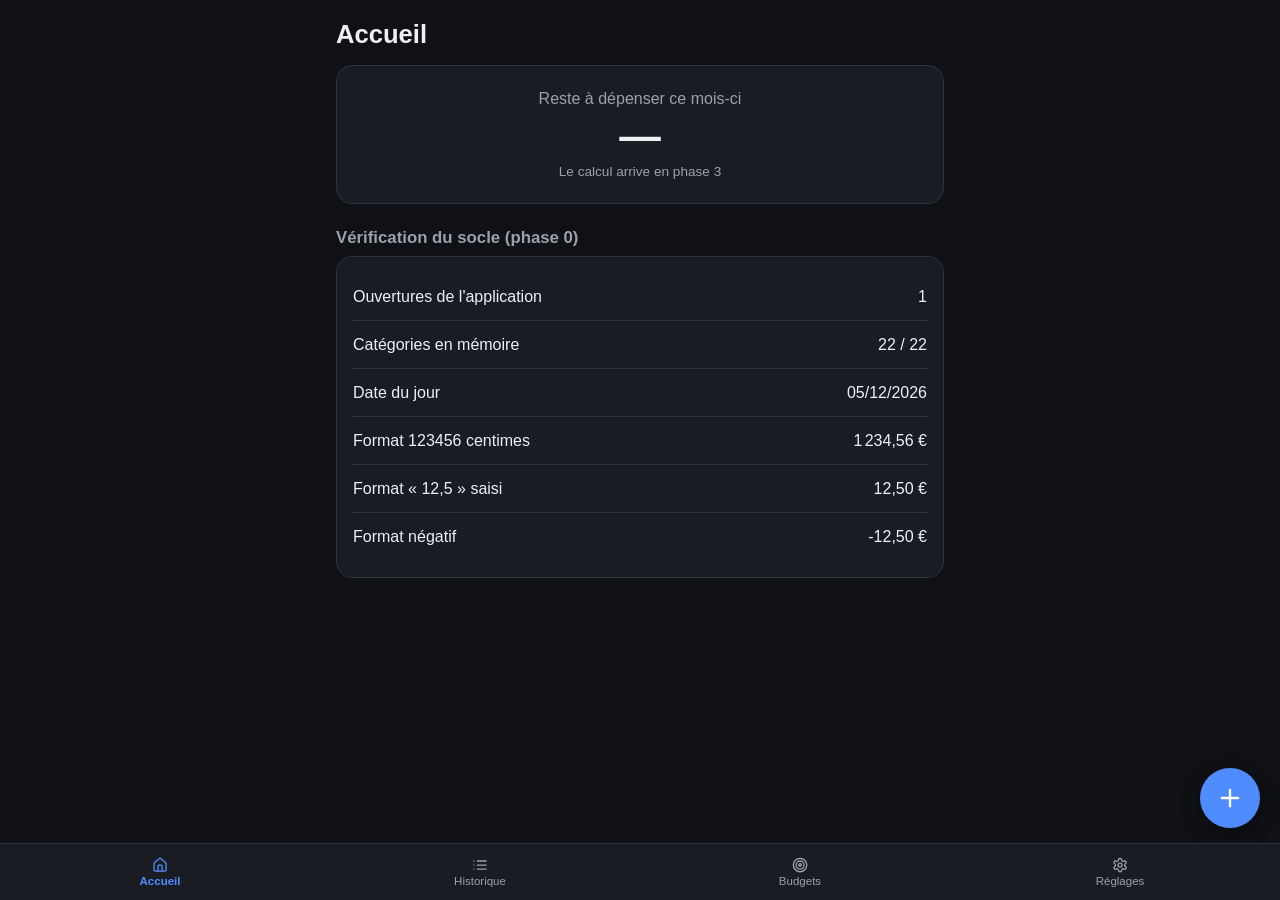
==== index.html @ dcc77360 "Phase 0 : socle de l'application (onglets, thème, stockage, catégories) Co-Authored-By: Claude Opus " ====
<!DOCTYPE html>
<html lang="fr-BE" data-theme="sombre">
<head>
  <meta charset="utf-8">
  <meta name="viewport" content="width=device-width, initial-scale=1, viewport-fit=cover">
  <meta name="theme-color" content="#0f1115">
  <meta name="apple-mobile-web-app-capable" content="yes">
  <meta name="apple-mobile-web-app-status-bar-style" content="black-translucent">
  <meta name="google" content="notranslate">
  <title>Budget</title>
  <link rel="stylesheet" href="css/styles.css">
</head>
<body class="notranslate">
  <!-- Écran courant -->
  <main id="ecran" tabindex="-1"></main>

  <!-- Bouton + (saisie) -->
  <button id="btn-ajout" class="fab" aria-label="Ajouter une opération">
    <i data-lucide="plus"></i>
  </button>

  <!-- Barre d'onglets -->
  <nav class="onglets" aria-label="Navigation principale">
    <button data-onglet="accueil" aria-label="Accueil"><i data-lucide="house"></i><span>Accueil</span></button>
    <button data-onglet="historique" aria-label="Historique"><i data-lucide="list"></i><span>Historique</span></button>
    <button data-onglet="budgets" aria-label="Budgets"><i data-lucide="target"></i><span>Budgets</span></button>
    <button data-onglet="reglages" aria-label="Réglages"><i data-lucide="settings"></i><span>Réglages</span></button>
  </nav>

  <!-- Panneau du bas (saisie, menus) -->
  <div id="voile" class="voile" hidden></div>
  <section id="panneau" class="panneau" role="dialog" aria-modal="true" hidden></section>

  <!-- Messages courts -->
  <div id="toast" class="toast" role="status" aria-live="polite" hidden></div>

  <script src="lucide.min.js"></script>
  <script type="module" src="js/app.js"></script>
</body>
</html>
---- css/styles.css ----
/* ===== Thèmes ===== */
:root, [data-theme="sombre"] {
  --fond: #0f1115;
  --surface: #191c22;
  --surface-2: #232730;
  --bord: #2e333d;
  --texte: #eef0f4;
  --texte-2: #9aa1ad;
  --accent: #4f8cff;
  --vert: #3ecf8e;
  --orange: #f5a524;
  --rouge: #f25f5c;
  color-scheme: dark;
}
[data-theme="clair"] {
  --fond: #f4f5f8;
  --surface: #ffffff;
  --surface-2: #eceef3;
  --bord: #d9dce3;
  --texte: #14161a;
  --texte-2: #5d6470;
  --accent: #2563eb;
  --vert: #138a55;
  --orange: #b46a00;
  --rouge: #c62828;
  color-scheme: light;
}

/* ===== Base ===== */
* { box-sizing: border-box; }
[hidden] { display: none !important; }
html {
  font: -apple-system-body;            /* suit la taille de texte d'iOS */
  font-family: -apple-system, BlinkMacSystemFont, "Segoe UI", Roboto, sans-serif;
  -webkit-text-size-adjust: 100%;
}
body {
  margin: 0;
  background: var(--fond);
  color: var(--texte);
  min-height: 100vh;
  -webkit-tap-highlight-color: transparent;
  -webkit-user-select: none;
  user-select: none;
}
main {
  padding: calc(env(safe-area-inset-top) + 1rem) 1rem
           calc(env(safe-area-inset-bottom) + 6.5rem);
  max-width: 40rem;
  margin: 0 auto;
  outline: none;
}
h1 { font-size: 1.6rem; margin: .25rem 0 1rem; }
h2 { font-size: 1.05rem; margin: 1.5rem 0 .5rem; color: var(--texte-2); font-weight: 600; }
button { font: inherit; color: inherit; }
svg.lucide { width: 1.4em; height: 1.4em; flex-shrink: 0; }

/* ===== Cartes et listes ===== */
.carte {
  background: var(--surface);
  border: 1px solid var(--bord);
  border-radius: 16px;
  padding: 1rem;
  margin-bottom: .75rem;
}
.muet { color: var(--texte-2); }
.petit { font-size: .85rem; }
.liste { list-style: none; margin: 0; padding: 0; }
.liste li {
  display: flex; align-items: center; gap: .75rem;
  min-height: 48px; padding: .5rem 0;
  border-bottom: 1px solid var(--bord);
}
.liste li:last-child { border-bottom: none; }
.ligne-val { margin-left: auto; font-variant-numeric: tabular-nums; }

/* Pastille d'icône de catégorie */
.pastille {
  width: 2.5rem; height: 2.5rem; border-radius: 12px;
  display: grid; place-items: center; flex-shrink: 0;
  color: #fff;
}
.pastille svg.lucide { width: 1.25rem; height: 1.25rem; }

/* ===== Accueil ===== */
.reste { text-align: center; padding: 1.5rem 1rem; }
.reste .montant {
  font-size: 2.6rem; font-weight: 700; margin: .25rem 0;
  font-variant-numeric: tabular-nums;
}

/* ===== Choix segmenté (thème…) ===== */
.segment { display: flex; background: var(--surface-2); border-radius: 12px; padding: 4px; gap: 4px; }
.segment button {
  flex: 1; min-height: 44px; border: none; border-radius: 9px;
  background: transparent; color: var(--texte-2); cursor: pointer;
}
.segment button[aria-pressed="true"] { background: var(--surface); color: var(--texte); font-weight: 600; }

/* ===== État vide ===== */
.vide { text-align: center; padding: 3rem 1rem; color: var(--texte-2); }
.vide svg.lucide { width: 3rem; height: 3rem; margin-bottom: .5rem; opacity: .6; }

/* ===== Barre d'onglets ===== */
.onglets {
  position: fixed; left: 0; right: 0; bottom: 0; z-index: 10;
  display: flex;
  background: var(--surface);
  border-top: 1px solid var(--bord);
  padding-bottom: env(safe-area-inset-bottom);
}
.onglets button {
  flex: 1; min-height: 56px; border: none; background: none;
  display: flex; flex-direction: column; align-items: center; justify-content: center; gap: 2px;
  color: var(--texte-2); font-size: .72rem; cursor: pointer;
}
.onglets button[aria-current="page"] { color: var(--accent); font-weight: 600; }

/* ===== Bouton + ===== */
.fab {
  position: fixed; z-index: 11;
  right: 1.25rem;
  bottom: calc(env(safe-area-inset-bottom) + 72px);
  width: 60px; height: 60px; border-radius: 50%; border: none;
  background: var(--accent); color: #fff;
  display: grid; place-items: center;
  box-shadow: 0 6px 18px rgba(0,0,0,.35);
  cursor: pointer;
}
.fab svg.lucide { width: 28px; height: 28px; }
.fab:active { transform: scale(.94); }

/* ===== Panneau du bas ===== */
.voile { position: fixed; inset: 0; background: rgba(0,0,0,.5); z-index: 20; }
.panneau {
  position: fixed; left: 0; right: 0; bottom: 0; z-index: 21;
  max-height: 92vh; overflow-y: auto;
  background: var(--surface);
  border-radius: 20px 20px 0 0;
  padding: 1rem 1rem calc(env(safe-area-inset-bottom) + 1rem);
  max-width: 40rem; margin: 0 auto;
}
.panneau .poignee { width: 40px; height: 5px; border-radius: 3px; background: var(--bord); margin: 0 auto 1rem; }
.btn {
  display: flex; align-items: center; justify-content: center; gap: .5rem;
  width: 100%; min-height: 48px; border-radius: 12px; border: none;
  background: var(--surface-2); color: var(--texte); cursor: pointer; font-weight: 600;
}
.btn-principal { background: var(--accent); color: #fff; }

/* ===== Toast ===== */
.toast {
  position: fixed; left: 1rem; right: 1rem; z-index: 30;
  bottom: calc(env(safe-area-inset-bottom) + 140px);
  max-width: 38rem; margin: 0 auto;
  background: var(--texte); color: var(--fond);
  border-radius: 12px; padding: .85rem 1rem;
  display: flex; align-items: center; gap: .75rem;
}
.toast button { margin-left: auto; background: none; border: none; color: var(--accent); font-weight: 700; min-height: 44px; cursor: pointer; }
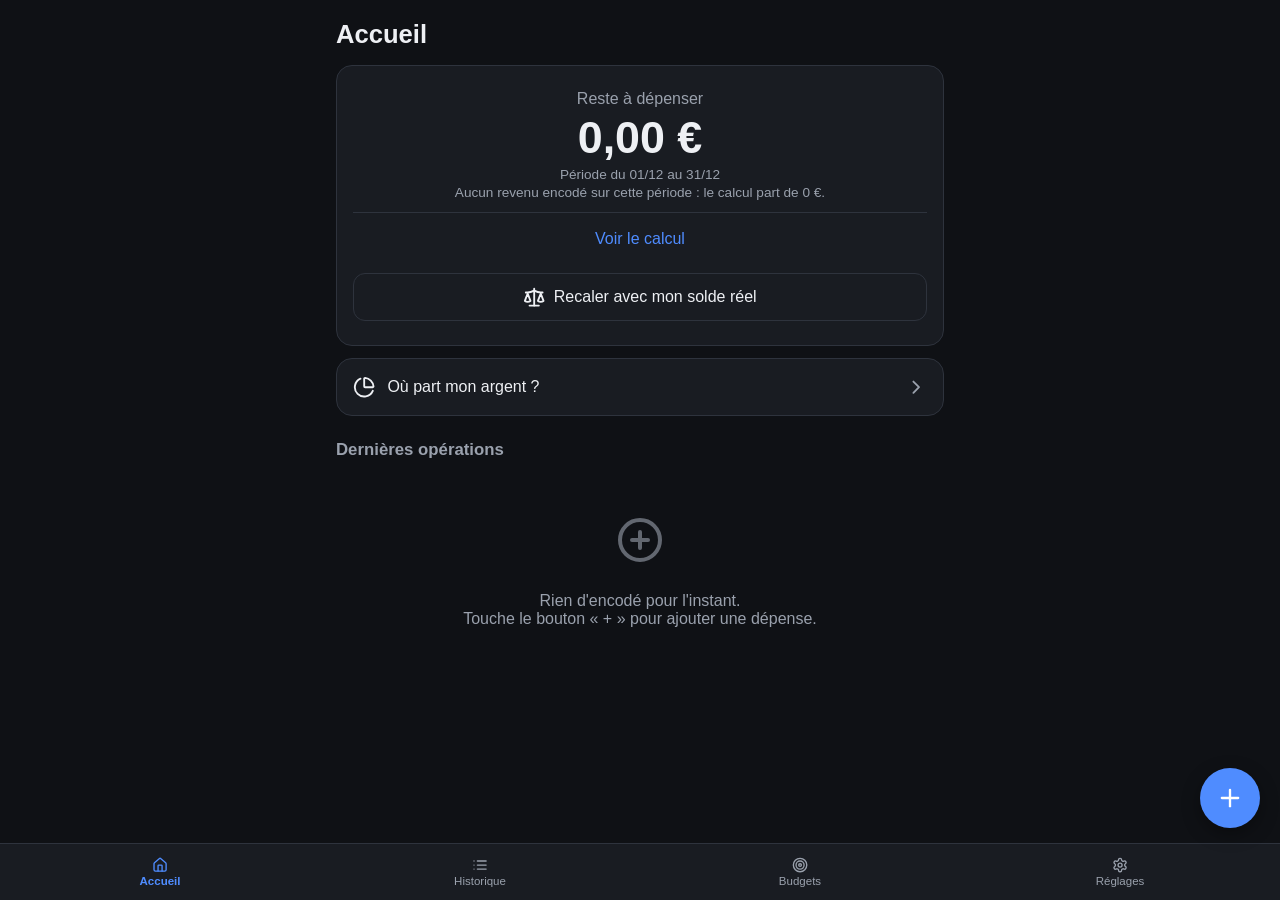
==== commit bd4d9867: "Code de verrouillage (4 chiffres) et journal technique Co-Authored-By: Claude Sonnet 5.5 <noreply@an" ====
--- a/index.html
+++ b/index.html
@@ -31,6 +31,9 @@
   <div id="voile" class="voile" hidden></div>
   <section id="panneau" class="panneau" role="dialog" aria-modal="true" hidden></section>
 
+  <!-- Écran de verrouillage par code (au-dessus de tout) -->
+  <div id="verrou" class="verrou" role="dialog" aria-modal="true" aria-label="Verrouillage" hidden></div>
+
   <!-- Messages courts -->
   <div id="toast" class="toast" role="status" aria-live="polite" hidden></div>
 
--- a/css/styles.css
+++ b/css/styles.css
@@ -158,3 +158,226 @@
   display: flex; align-items: center; gap: .75rem;
 }
 .toast button { margin-left: auto; background: none; border: none; color: var(--accent); font-weight: 700; min-height: 44px; cursor: pointer; }
+
+/* =====================================================
+   Phase 1 : saisie, historique
+   ===================================================== */
+.centre { text-align: center; }
+.pos { color: var(--vert); }
+.neutre { color: var(--texte-2); }
+.pile { display: grid; gap: .5rem; }
+.btn-danger { background: transparent; color: var(--rouge); border: 1px solid var(--bord); margin-top: .5rem; }
+.btn-icone {
+  width: 48px; height: 48px; border: none; border-radius: 12px;
+  background: transparent; color: var(--texte); display: grid; place-items: center; cursor: pointer;
+}
+
+/* --- Panneau de saisie --- */
+.saisie-entete { display: flex; align-items: center; justify-content: space-between; margin-bottom: .5rem; }
+.titre-panneau { margin: 0; color: var(--texte); font-size: 1.15rem; }
+.montant-saisie {
+  text-align: center; font-size: 2.4rem; font-weight: 700; margin: .5rem 0;
+  font-variant-numeric: tabular-nums; min-height: 3.2rem;
+}
+.montant-saisie.type-entree { color: var(--vert); }
+.montant-saisie.type-virement { color: var(--texte-2); }
+.montant-saisie .euro { font-weight: 400; color: var(--texte-2); }
+
+.pave { display: grid; grid-template-columns: repeat(3, 1fr); gap: .4rem; margin-bottom: .75rem; }
+.pave button {
+  min-height: 46px; border: none; border-radius: 12px;
+  background: var(--surface-2); font-size: 1.35rem; font-weight: 500; cursor: pointer;
+  display: grid; place-items: center;
+}
+.pave button:active { background: var(--bord); }
+
+.grille-cat { display: grid; grid-template-columns: repeat(3, 1fr); gap: .4rem; margin: .5rem 0 .75rem; }
+.cat-btn {
+  display: flex; flex-direction: column; align-items: center; gap: .3rem;
+  min-height: 76px; padding: .5rem .25rem; border-radius: 12px;
+  border: 2px solid transparent; background: var(--surface-2); cursor: pointer;
+  font-size: .78rem; line-height: 1.15; text-align: center;
+}
+.cat-btn[aria-pressed="true"] { border-color: var(--accent); }
+.cat-btn:active { transform: scale(.96); }
+.segment + .segment, .pave + .segment { margin-top: .5rem; }
+
+.options { margin: .5rem 0 .75rem; border-top: 1px solid var(--bord); padding-top: .5rem; }
+.options summary { min-height: 44px; display: flex; align-items: center; color: var(--texte-2); cursor: pointer; }
+.champ { display: grid; gap: .3rem; margin: .5rem 0; color: var(--texte-2); font-size: .9rem; }
+input[type="text"], input[type="date"], input[type="search"], select {
+  font: inherit; color: var(--texte); background: var(--surface-2);
+  border: 1px solid var(--bord); border-radius: 10px; padding: .6rem .75rem; min-height: 44px; width: 100%;
+  -webkit-user-select: text; user-select: text;
+}
+
+/* --- Historique --- */
+.nav-mois { display: flex; align-items: center; justify-content: space-between; margin-bottom: .75rem; }
+.filtres { display: grid; gap: .5rem; margin-bottom: .75rem; }
+.filtres-ligne { display: grid; grid-template-columns: 1fr 1fr; gap: .5rem; }
+.petit-seg button { font-size: .85rem; }
+.resume { display: flex; justify-content: space-between; color: var(--texte-2); font-size: .9rem; margin: .25rem 0 .5rem; }
+.resume strong { color: var(--texte); font-variant-numeric: tabular-nums; }
+.resume strong.pos { color: var(--vert); }
+.jour-titre {
+  display: flex; justify-content: space-between; font-size: .9rem; font-weight: 600;
+  margin: 1rem 0 .25rem; color: var(--texte-2);
+}
+.carte-liste { padding: 0 1rem; }
+
+/* --- Ligne d'opération (avec glisser pour supprimer) --- */
+.liste-ops li.op { position: relative; padding: 0; overflow: hidden; display: block; }
+.op-fond {
+  position: absolute; inset: 0; background: var(--rouge); color: #fff;
+  display: flex; align-items: center; justify-content: flex-end; padding-right: 1.25rem;
+  opacity: .55;
+}
+.op.pret .op-fond { opacity: 1; }
+.op-contenu {
+  position: relative; width: 100%; display: flex; align-items: center; gap: .75rem;
+  min-height: 56px; padding: .5rem 0; border: none; text-align: left; cursor: pointer;
+  background: var(--fond); touch-action: pan-y; transition: transform .15s ease-out;
+}
+.carte .op-contenu { background: var(--surface); }
+.op-texte { display: grid; min-width: 0; }
+.op-titre { font-weight: 500; }
+.op-sous { color: var(--texte-2); font-size: .82rem; white-space: nowrap; overflow: hidden; text-overflow: ellipsis; }
+.op-montant { margin-left: auto; font-variant-numeric: tabular-nums; font-weight: 600; white-space: nowrap; }
+
+/* =====================================================
+   Phase 2 : récurrents
+   ===================================================== */
+.nav-retour { display: flex; align-items: center; gap: .25rem; margin-left: -.75rem; }
+.nav-retour h1 { margin: .25rem 0; font-size: 1.35rem; }
+.ligne-btn { padding: 0 !important; }
+.ligne-btn > button {
+  width: 100%; display: flex; align-items: center; gap: .75rem; min-height: 56px;
+  padding: .5rem 0; border: none; background: none; text-align: left; cursor: pointer;
+}
+.a-completer { color: var(--orange); font-weight: 600; font-size: .9rem; }
+.bandeau-info { display: flex; gap: .75rem; align-items: flex-start; font-size: .9rem; }
+.bandeau-info svg.lucide { color: var(--accent); }
+.aide { margin: -.25rem 0 .5rem; line-height: 1.35; }
+.case { display: flex; align-items: center; gap: .6rem; min-height: 44px; margin: .25rem 0 .5rem; font-size: .9rem; color: var(--texte-2); }
+.case input { width: 22px; height: 22px; accent-color: var(--accent); }
+
+/* =====================================================
+   Sauvegarde et rappel
+   ===================================================== */
+.ligne-info { display: flex; justify-content: space-between; align-items: center; gap: 1rem; min-height: 40px; }
+.ligne-info strong { font-variant-numeric: tabular-nums; }
+.bandeau-rappel { display: flex; gap: .75rem; align-items: flex-start; border-color: var(--orange); }
+.bandeau-rappel > svg.lucide { color: var(--orange); margin-top: .15rem; }
+.bandeau-rappel p { margin: .15rem 0 .5rem; }
+.rappel-actions { display: flex; gap: .5rem; }
+.rappel-actions .btn { min-height: 44px; }
+.btn-danger-plein { background: var(--rouge); color: #fff; }
+.ligne-info > span:first-child { flex-shrink: 0; }
+.ligne-info + .aide { margin-top: .5rem; }
+
+/* =====================================================
+   Accueil, budgets, recalage
+   ===================================================== */
+.reste .montant.negatif, .negatif { color: var(--rouge); }
+.reste > * + * { margin-top: .2rem; }
+.reste .montant { font-size: 2.8rem; }
+.calcul { text-align: left; margin-top: .75rem; border-top: 1px solid var(--bord); padding-top: .25rem; }
+.calcul summary { min-height: 44px; display: flex; align-items: center; justify-content: center; color: var(--accent); cursor: pointer; }
+.calcul .liste li { font-size: .9rem; min-height: 40px; }
+.btn-leger { margin-top: .75rem; background: transparent; border: 1px solid var(--bord); font-weight: 500; }
+
+.barre { display: block; height: 8px; border-radius: 4px; background: var(--surface-2); overflow: hidden; margin: .3rem 0; width: 100%; }
+.barre-remplie { display: block; height: 100%; border-radius: 4px; min-width: 2px; }
+.barre-remplie.vert { background: var(--vert); }
+.barre-remplie.orange { background: var(--orange); }
+.barre-remplie.rouge { background: var(--rouge); }
+.pct { font-weight: 700; font-variant-numeric: tabular-nums; min-width: 3.2rem; text-align: right; }
+.pct.vert { color: var(--vert); } .pct.orange { color: var(--orange); } .pct.rouge { color: var(--rouge); }
+.ligne-budget .op-texte { flex: 1; }
+.ligne-btn-faux { width: 100%; display: flex; align-items: center; gap: .75rem; min-height: 56px; padding: .5rem 0; }
+li.ligne-budget { padding: 0; }
+
+/* Messages d'alerte de budget */
+.toast { white-space: pre-line; }
+.toast-alerte { border-left: 6px solid var(--orange); }
+.toast-danger { border-left: 6px solid var(--rouge); }
+
+/* =====================================================
+   Répartition par catégorie, rappel de saisie
+   ===================================================== */
+.bandeau-saisie { display: flex; gap: .75rem; align-items: flex-start; border-color: var(--accent); }
+.bandeau-saisie > svg.lucide { color: var(--accent); margin-top: .15rem; }
+.bandeau-saisie p { margin: .15rem 0 .5rem; }
+.rep-ligne { display: flex; gap: .75rem; align-items: flex-start; padding: .6rem 0; }
+.rep-corps { flex: 1; min-width: 0; display: grid; gap: .15rem; }
+.rep-titre { display: flex; justify-content: space-between; gap: .5rem; font-variant-numeric: tabular-nums; }
+.rep-sous { display: flex; justify-content: space-between; }
+.ecart { font-size: .82rem; font-weight: 600; font-variant-numeric: tabular-nums; }
+.ecart.hausse, .hausse { color: var(--orange); }
+.ecart.baisse, .baisse { color: var(--vert); }
+.ecart.neutre { color: var(--texte-2); }
+.nav-mois .btn-icone:disabled { opacity: .3; cursor: default; }
+
+/* =====================================================
+   Gestion des catégories
+   ===================================================== */
+.apercu { display: flex; align-items: center; gap: .75rem; margin: .75rem 0; }
+.apercu input { flex: 1; }
+.sous-titre { font-size: .9rem; color: var(--texte-2); margin: 1rem 0 .4rem; font-weight: 600; }
+.grille-icones { display: grid; grid-template-columns: repeat(6, 1fr); gap: .35rem; }
+.grille-icones button {
+  min-height: 48px; border: 2px solid transparent; border-radius: 10px; background: var(--surface-2);
+  color: var(--texte); display: grid; place-items: center; cursor: pointer;
+}
+.grille-icones button[aria-pressed="true"] { border-color: var(--accent); background: var(--bord); }
+.grille-couleurs { display: grid; grid-template-columns: repeat(7, 1fr); gap: .5rem; }
+.grille-couleurs button {
+  min-height: 44px; border-radius: 50%; border: 3px solid transparent; cursor: pointer;
+  box-shadow: inset 0 0 0 2px rgba(0,0,0,.25);
+}
+.grille-couleurs button[aria-pressed="true"] { border-color: var(--texte); }
+.panneau .pile { margin-top: .75rem; }
+
+/* =====================================================
+   Verrouillage par code et journal technique
+   ===================================================== */
+.verrou {
+  position: fixed; inset: 0; z-index: 100; background: var(--fond);
+  display: grid; place-items: center; padding: 1.5rem; overflow-y: auto;
+}
+.verrou-contenu { width: 100%; max-width: 22rem; display: grid; gap: .5rem; justify-items: center; }
+.verrou-logo { width: 64px; height: 64px; border-radius: 20px; background: var(--surface-2); display: grid; place-items: center; color: var(--accent); }
+.verrou-logo svg.lucide { width: 30px; height: 30px; }
+.verrou-oubli { text-align: left; justify-items: stretch; }
+.verrou-oubli .verrou-logo { justify-self: center; }
+.lien { background: none; border: none; color: var(--accent); min-height: 44px; font-size: .95rem; cursor: pointer; }
+
+.pin { width: 100%; text-align: center; }
+.pin-titre { margin: .75rem 0 .1rem; font-size: 1.2rem; color: var(--texte); }
+.pin-sous { margin: 0 0 .75rem; }
+.pin-points { display: flex; justify-content: center; gap: 1rem; margin: .5rem 0; }
+.pin-points span { width: 16px; height: 16px; border-radius: 50%; border: 2px solid var(--texte-2); }
+.pin-points span.plein { background: var(--accent); border-color: var(--accent); }
+.pin-points.secoue { animation: secoue .35s; }
+@keyframes secoue { 20% { transform: translateX(-8px); } 40% { transform: translateX(8px); } 60% { transform: translateX(-6px); } 80% { transform: translateX(6px); } }
+.pin-erreur { min-height: 1.4rem; margin: .25rem 0 .5rem; color: var(--rouge); font-size: .9rem; }
+.pin-pave { display: grid; grid-template-columns: repeat(3, 1fr); gap: .6rem; max-width: 18rem; margin: 0 auto; }
+.pin-pave button {
+  min-height: 64px; border: none; border-radius: 50%; background: var(--surface-2); color: var(--texte);
+  font-size: 1.6rem; display: grid; place-items: center; cursor: pointer;
+}
+.pin-pave button:active { background: var(--bord); }
+.pin-pave button:disabled { opacity: .35; }
+.panneau #pz { margin-bottom: .5rem; }
+
+ul.journal li { display: block; padding: .6rem 0; min-height: 0; }
+.j-tete { display: flex; gap: .5rem; align-items: baseline; font-size: .8rem; color: var(--texte-2); flex-wrap: wrap; }
+.j-niveau { font-weight: 700; }
+.j-erreur .j-niveau { color: var(--rouge); }
+.j-avertissement .j-niveau { color: var(--orange); }
+.j-info .j-niveau { color: var(--texte-2); font-weight: 600; }
+.j-message { margin-top: .15rem; overflow-wrap: anywhere; }
+ul.journal details { margin-top: .25rem; }
+ul.journal summary { color: var(--accent); min-height: 32px; cursor: pointer; font-size: .85rem; }
+ul.journal pre { white-space: pre-wrap; overflow-wrap: anywhere; font-size: .75rem; color: var(--texte-2); margin: .25rem 0; -webkit-user-select: text; user-select: text; }
+.btn:disabled { opacity: .4; }
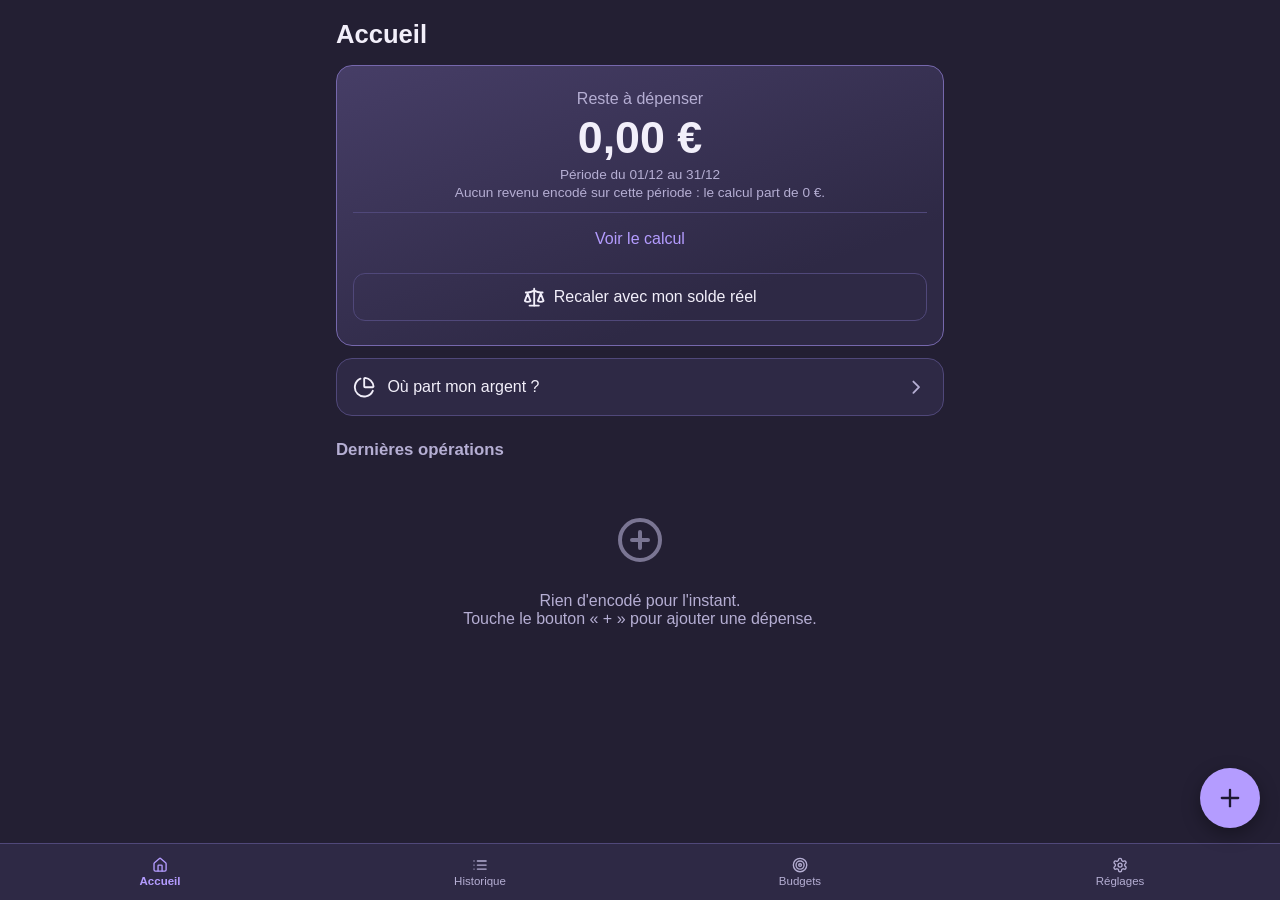
==== commit dadb2853: "Couleurs : thème sombre Prune, thème clair crème, voile d'accent sur la carte du reste à dépenser Co" ====
--- a/index.html
+++ b/index.html
@@ -3,7 +3,7 @@
 <head>
   <meta charset="utf-8">
   <meta name="viewport" content="width=device-width, initial-scale=1, viewport-fit=cover">
-  <meta name="theme-color" content="#0f1115">
+  <meta name="theme-color" content="#231f33">
   <meta name="apple-mobile-web-app-capable" content="yes">
   <meta name="apple-mobile-web-app-status-bar-style" content="black-translucent">
   <meta name="google" content="notranslate">
--- a/css/styles.css
+++ b/css/styles.css
@@ -1,28 +1,34 @@
 /* ===== Thèmes ===== */
+/* Sombre : « Prune », un mauve profond et doux (contrastes vérifiés : tous les textes ≥ 4,5:1) */
 :root, [data-theme="sombre"] {
-  --fond: #0f1115;
-  --surface: #191c22;
-  --surface-2: #232730;
-  --bord: #2e333d;
-  --texte: #eef0f4;
-  --texte-2: #9aa1ad;
-  --accent: #4f8cff;
-  --vert: #3ecf8e;
-  --orange: #f5a524;
-  --rouge: #f25f5c;
+  --fond: #231f33;
+  --surface: #2e2945;
+  --surface-2: #3a3458;
+  --bord: #50487a;
+  --texte: #f2effa;
+  --texte-2: #b5aed3;
+  --accent: #b49cff;
+  --sur-accent: #1d1830;      /* texte posé sur la couleur d'accent */
+  --vert: #6fd8a7;
+  --orange: #f2b765;
+  --rouge: #f2807f;
+  --sur-rouge: #1d1830;       /* texte posé sur un fond rouge */
   color-scheme: dark;
 }
+/* Clair : crème chaud, accent violet profond */
 [data-theme="clair"] {
-  --fond: #f4f5f8;
-  --surface: #ffffff;
-  --surface-2: #eceef3;
-  --bord: #d9dce3;
-  --texte: #14161a;
-  --texte-2: #5d6470;
-  --accent: #2563eb;
-  --vert: #138a55;
-  --orange: #b46a00;
-  --rouge: #c62828;
+  --fond: #f7f3ec;
+  --surface: #fffdf9;
+  --surface-2: #efe9de;
+  --bord: #ddd5c6;
+  --texte: #2a2438;
+  --texte-2: #6d6580;
+  --accent: #6b4bd1;
+  --sur-accent: #ffffff;
+  --vert: #16784e;
+  --orange: #9a5810;
+  --rouge: #b73f3f;
+  --sur-rouge: #ffffff;
   color-scheme: light;
 }
 
@@ -122,7 +128,7 @@
   right: 1.25rem;
   bottom: calc(env(safe-area-inset-bottom) + 72px);
   width: 60px; height: 60px; border-radius: 50%; border: none;
-  background: var(--accent); color: #fff;
+  background: var(--accent); color: var(--sur-accent);
   display: grid; place-items: center;
   box-shadow: 0 6px 18px rgba(0,0,0,.35);
   cursor: pointer;
@@ -146,7 +152,7 @@
   width: 100%; min-height: 48px; border-radius: 12px; border: none;
   background: var(--surface-2); color: var(--texte); cursor: pointer; font-weight: 600;
 }
-.btn-principal { background: var(--accent); color: #fff; }
+.btn-principal { background: var(--accent); color: var(--sur-accent); }
 
 /* ===== Toast ===== */
 .toast {
@@ -228,7 +234,7 @@
 /* --- Ligne d'opération (avec glisser pour supprimer) --- */
 .liste-ops li.op { position: relative; padding: 0; overflow: hidden; display: block; }
 .op-fond {
-  position: absolute; inset: 0; background: var(--rouge); color: #fff;
+  position: absolute; inset: 0; background: var(--rouge); color: var(--sur-rouge);
   display: flex; align-items: center; justify-content: flex-end; padding-right: 1.25rem;
   opacity: .55;
 }
@@ -271,7 +277,7 @@
 .bandeau-rappel p { margin: .15rem 0 .5rem; }
 .rappel-actions { display: flex; gap: .5rem; }
 .rappel-actions .btn { min-height: 44px; }
-.btn-danger-plein { background: var(--rouge); color: #fff; }
+.btn-danger-plein { background: var(--rouge); color: var(--sur-rouge); }
 .ligne-info > span:first-child { flex-shrink: 0; }
 .ligne-info + .aide { margin-top: .5rem; }
 
@@ -381,3 +387,27 @@
 ul.journal summary { color: var(--accent); min-height: 32px; cursor: pointer; font-size: .85rem; }
 ul.journal pre { white-space: pre-wrap; overflow-wrap: anywhere; font-size: .75rem; color: var(--texte-2); margin: .25rem 0; -webkit-user-select: text; user-select: text; }
 .btn:disabled { opacity: .4; }
+
+/* Détail du calcul du reste à dépenser */
+.calcul li.detail { display: block; padding: 0; }
+.calcul details summary { display: flex; align-items: center; gap: .75rem; min-height: 44px; list-style: none; cursor: pointer; }
+.calcul details summary::-webkit-details-marker { display: none; }
+.calcul details summary > span:first-child::before { content: "›"; display: inline-block; margin-right: .4rem; color: var(--texte-2); transition: transform .15s; }
+.calcul details[open] summary > span:first-child::before { transform: rotate(90deg); }
+.calcul details summary .ligne-val { margin-left: auto; }
+.calcul .sous-liste { margin: 0 0 .5rem .9rem; padding-left: .6rem; border-left: 2px solid var(--bord); }
+.calcul .sous-liste li { font-size: .82rem; min-height: 32px; padding: .2rem 0; color: var(--texte-2); justify-content: space-between; }
+.calcul li.detail summary { color: var(--texte); }
+
+/* Bouton « Enregistrer » toujours visible en bas du panneau de saisie */
+.barre-enregistrer {
+  position: sticky; bottom: calc(-1 * (env(safe-area-inset-bottom) + 1rem));
+  margin: .5rem -1rem 0; padding: .6rem 1rem calc(env(safe-area-inset-bottom) + 1rem);
+  background: linear-gradient(to bottom, transparent, var(--surface) .6rem);
+}
+
+/* Carte « Reste à dépenser » : léger voile de la couleur d'accent (ignoré si le navigateur ne connaît pas color-mix) */
+.reste {
+  background: linear-gradient(160deg, color-mix(in srgb, var(--accent) 18%, var(--surface)) 0%, var(--surface) 75%);
+  border-color: color-mix(in srgb, var(--accent) 38%, var(--bord));
+}
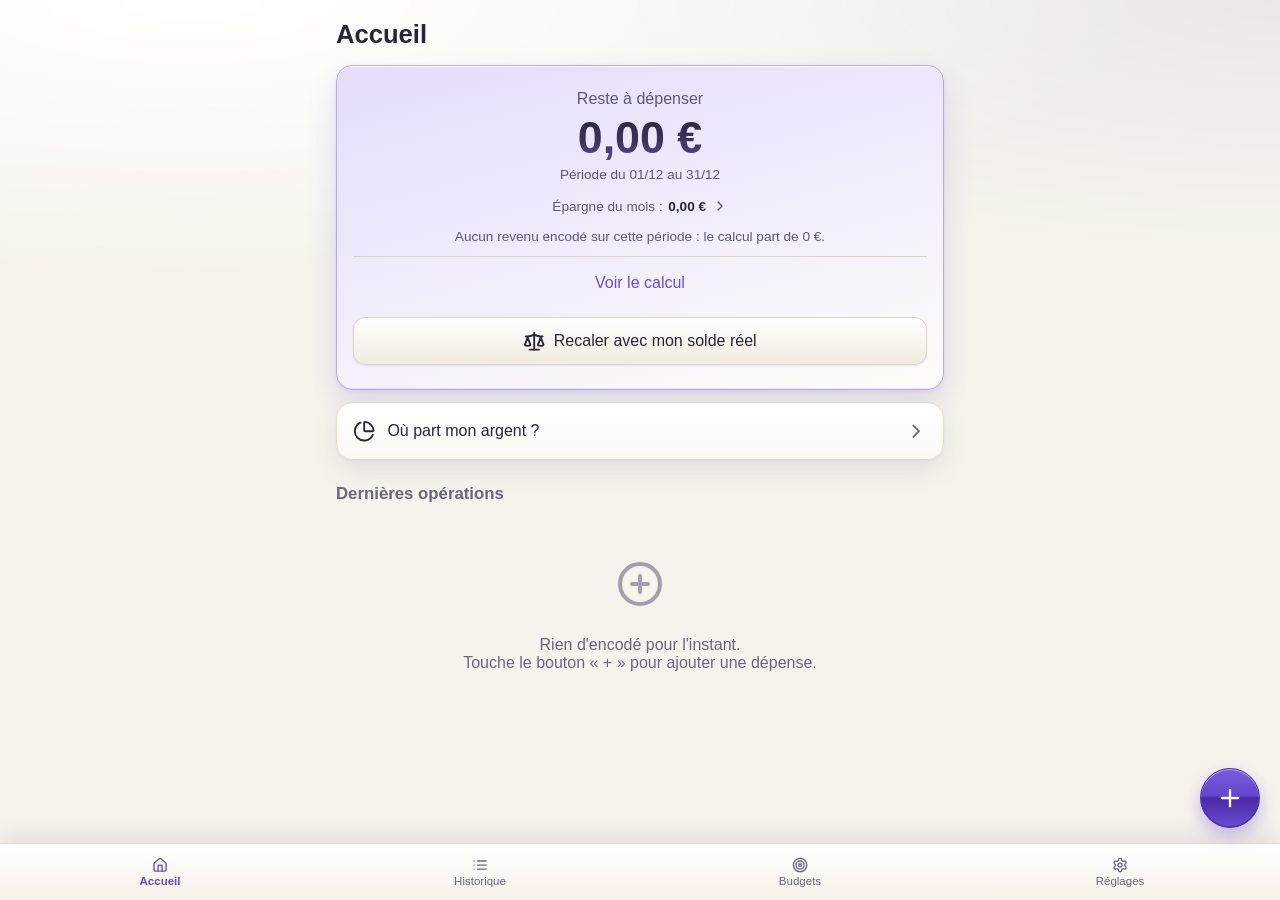
==== commit d893fad4: "v0.13 : thème clair soigné (relief, carte reste satinée, barre du bas détachée) et clair par défaut " ====
--- a/index.html
+++ b/index.html
@@ -1,9 +1,9 @@
 <!DOCTYPE html>
-<html lang="fr-BE" data-theme="sombre">
+<html lang="fr-BE" data-theme="clair">
 <head>
   <meta charset="utf-8">
   <meta name="viewport" content="width=device-width, initial-scale=1, viewport-fit=cover">
-  <meta name="theme-color" content="#231f33">
+  <meta name="theme-color" content="#f7f3ec">
   <meta name="apple-mobile-web-app-capable" content="yes">
   <meta name="apple-mobile-web-app-status-bar-style" content="black-translucent">
   <meta name="google" content="notranslate">
--- a/css/styles.css
+++ b/css/styles.css
@@ -13,6 +13,22 @@
   --orange: #f2b765;
   --rouge: #f2807f;
   --sur-rouge: #1d1830;       /* texte posé sur un fond rouge */
+  --page-halo: radial-gradient(120% 55% at 15% 0%, #38325e 0%, rgba(35,31,51,0) 62%);
+  --carte-fond: linear-gradient(180deg, #3d3762 0%, #2f2a47 65%);
+  --carte-relief: inset 0 1px 0 rgba(255,255,255,.16), 0 8px 18px rgba(10,8,25,.35);
+  --reste-fond: linear-gradient(160deg, #4a3f80 0%, #3a3260 50%, #2e2945 100%);
+  --reste-bord: #7a6cc0;
+  --reste-texte-2: #cdc6ea;
+  --onglets-fond: linear-gradient(180deg, #3a345c, #2c2744);
+  --touche-fond: linear-gradient(180deg, #403964 0%, #342e52 100%);
+  --touche-relief: inset 0 1px 0 rgba(255,255,255,.12), 0 2px 0 rgba(0,0,0,.2);
+  --pastille-gloss: linear-gradient(180deg, rgba(255,255,255,.26), rgba(255,255,255,0) 60%);
+  --bouton-fond: linear-gradient(180deg, #f1eaff 0%, #c8b5ff 46%, #9c82f0 50%, #b7a0ff 100%);
+  --bouton-bord: #8f78e0;
+  --bouton-ombre: inset 0 1px 0 rgba(255,255,255,.8), inset 0 -1px 0 rgba(60,40,140,.4), 0 8px 20px rgba(150,120,255,.4);
+  --montant-fond: linear-gradient(180deg, #ffffff 0%, #e3d9ff 45%, #a995e8 100%);
+  --barre-gloss: linear-gradient(180deg, rgba(255,255,255,.5) 0%, rgba(255,255,255,.1) 50%, rgba(0,0,0,.15) 52%, rgba(255,255,255,.1) 100%);
+  --barre-creux: inset 0 1px 2px rgba(0,0,0,.5);
   color-scheme: dark;
 }
 /* Clair : crème chaud, accent violet profond */
@@ -29,6 +45,22 @@
   --orange: #9a5810;
   --rouge: #b73f3f;
   --sur-rouge: #ffffff;
+  --page-halo: radial-gradient(120% 55% at 15% 0%, #ffffff 0%, rgba(247,243,236,0) 62%);
+  --carte-fond: linear-gradient(180deg, #ffffff 0%, #fbf8f2 100%);
+  --carte-relief: inset 0 1px 0 rgba(255,255,255,1), 0 6px 14px rgba(70,50,110,.09);
+  --reste-fond: linear-gradient(160deg, #ece5fb 0%, #f5f1fb 55%, #fffdf9 100%);
+  --reste-bord: #b9a8ee;
+  --reste-texte-2: #5f5874;
+  --onglets-fond: linear-gradient(180deg, #ffffff, #f4efe6);
+  --touche-fond: linear-gradient(180deg, #f6f1e8 0%, #ebe4d6 100%);
+  --touche-relief: inset 0 1px 0 rgba(255,255,255,.9), 0 2px 0 rgba(120,100,70,.12);
+  --pastille-gloss: linear-gradient(180deg, rgba(255,255,255,.4), rgba(255,255,255,0) 60%);
+  --bouton-fond: linear-gradient(180deg, #7a5ce0 0%, #6446cc 46%, #4a2aa8 50%, #6b4bd1 100%);
+  --bouton-bord: #4a2aa8;
+  --bouton-ombre: inset 0 1px 0 rgba(255,255,255,.5), inset 0 -1px 0 rgba(30,10,90,.35), 0 8px 18px rgba(107,75,209,.35);
+  --montant-fond: linear-gradient(180deg, #2a2438 0%, #3d3358 55%, #5b4a8f 100%);
+  --barre-gloss: linear-gradient(180deg, rgba(255,255,255,.45) 0%, rgba(255,255,255,.08) 50%, rgba(0,0,0,.12) 52%, rgba(255,255,255,.08) 100%);
+  --barre-creux: inset 0 1px 2px rgba(60,40,100,.25);
   color-scheme: light;
 }
 
@@ -411,3 +443,123 @@
   background: linear-gradient(160deg, color-mix(in srgb, var(--accent) 18%, var(--surface)) 0%, var(--surface) 75%);
   border-color: color-mix(in srgb, var(--accent) 38%, var(--bord));
 }
+
+
+/* =====================================================
+   Reflets : niveau 2 (métal) sur l'important — montant, boutons principaux, « + », barres de budget —
+   niveau 1 (satiné) sur le reste. Les couleurs viennent des variables des deux thèmes.
+   ===================================================== */
+body::before { content: ''; position: fixed; inset: 0; z-index: -1; pointer-events: none; background: var(--page-halo); }
+
+/* Niveau 1 : surfaces */
+.carte, .panneau { background: var(--carte-fond); box-shadow: var(--carte-relief); }
+.reste { background: var(--reste-fond); border-color: var(--reste-bord); --texte-2: var(--reste-texte-2); }
+.onglets { background: var(--onglets-fond); box-shadow: inset 0 1px 0 rgba(255,255,255,.10); }
+.pastille { background-image: var(--pastille-gloss) !important; box-shadow: inset 0 1px 0 rgba(255,255,255,.35), 0 2px 6px rgba(0,0,0,.2); }
+.pave button, .cat-btn, .pin-pave button { background: var(--touche-fond); box-shadow: var(--touche-relief); }
+.cat-btn[aria-pressed="true"] { border-color: var(--accent); }
+
+/* Les lignes d'opération sont transparentes (on voit le dégradé de la carte) ;
+   le fond rouge de la suppression n'apparaît que pendant le glissement */
+.op-contenu, .carte .op-contenu { background: transparent; }
+.op-fond { visibility: hidden; }
+.op.glisse .op-fond { visibility: visible; }
+.op.glisse .op-contenu { background: var(--surface); }
+
+/* Niveau 2 : éléments importants */
+.fab, .btn-principal { background: var(--bouton-fond); border: 1px solid var(--bouton-bord); box-shadow: var(--bouton-ombre); }
+.barre { box-shadow: var(--barre-creux); }
+.barre-remplie { background-image: var(--barre-gloss) !important; }
+.reste .montant {
+  background-image: var(--montant-fond);
+  -webkit-background-clip: text; background-clip: text;
+  color: transparent; -webkit-text-fill-color: transparent;
+}
+.reste .montant.negatif { background-image: none; color: var(--rouge); -webkit-text-fill-color: var(--rouge); }
+@supports not ((-webkit-background-clip: text) or (background-clip: text)) {
+  .reste .montant { background: none; color: var(--texte); -webkit-text-fill-color: currentColor; }
+}
+
+/* =====================================================
+   Correctifs iPhone : le panneau de saisie ne doit jamais bouger de gauche à droite
+   (champ date plus large que l'écran, zoom automatique du clavier)
+   ===================================================== */
+html, body { overflow-x: hidden; }
+.panneau { overflow-x: hidden; touch-action: pan-y; overscroll-behavior: contain; }
+.champ { grid-template-columns: minmax(0, 1fr); }             /* une colonne qui ne dépasse jamais du panneau */
+.champ input, .champ select { min-width: 0; max-width: 100%; }
+input[type="date"] {
+  -webkit-appearance: none; appearance: none;                 /* le champ date d'iOS ignore sinon la largeur demandée */
+  display: block; width: 100%; text-align: left; line-height: normal;
+}
+input[type="date"]::-webkit-date-and-time-value { text-align: left; }
+input[type="text"], input[type="date"], input[type="search"], select, textarea {
+  font-size: max(16px, 1rem);                                 /* sous 16 px, iOS zoome sur le champ et décale la page */
+}
+
+/* =====================================================
+   v0.11 : fiche d'une catégorie (mois par mois, année par année)
+   ===================================================== */
+button.rep-ligne { width: 100%; border: none; background: none; color: inherit; font: inherit; text-align: left; cursor: pointer; align-items: center; }
+.rep-chevron { width: 18px; height: 18px; color: var(--texte-2); flex-shrink: 0; }
+.fiche-titre { display: flex; align-items: center; gap: .6rem; min-width: 0; }
+.fiche-titre > span:last-child { overflow: hidden; text-overflow: ellipsis; white-space: nowrap; }
+.graphe { display: grid; grid-template-columns: repeat(12, minmax(0, 1fr)); gap: 3px; align-items: end; height: 170px; }
+.graphe-col { display: flex; flex-direction: column; align-items: center; justify-content: flex-end; gap: 4px; height: 100%; min-width: 0;
+  border: none; background: none; color: var(--texte-2); padding: 0; cursor: pointer; border-radius: 8px; }
+.graphe-valeur { font-size: .58rem; line-height: 1.1; min-height: 1.3em; white-space: nowrap; font-variant-numeric: tabular-nums; opacity: 0; }
+.graphe-col.choisi .graphe-valeur { opacity: 1; color: var(--texte); font-weight: 700; font-size: .66rem; }
+.graphe-piste { flex: 1; width: 70%; max-width: 22px; display: flex; align-items: flex-end; border-radius: 6px; background: var(--surface-2); box-shadow: var(--barre-creux); overflow: hidden; }
+.graphe-barre { display: block; width: 100%; border-radius: 6px; background-image: var(--barre-gloss); opacity: .55; transition: height .25s; }
+.graphe-col.choisi .graphe-barre { opacity: 1; }
+.graphe-col.choisi .graphe-piste { outline: 2px solid var(--accent); outline-offset: 2px; }
+.graphe-col.futur { opacity: .4; }
+.graphe-mois { font-size: .62rem; white-space: nowrap; }
+.graphe-col.choisi .graphe-mois { color: var(--accent); font-weight: 700; }
+.annee-total { margin-left: auto; font-variant-numeric: tabular-nums; }
+.ligne-btn > button[aria-current="true"] .op-titre { color: var(--accent); font-weight: 700; }
+
+/* v0.12 : ligne « Épargne du mois » (accueil) et barres négatives */
+.ligne-epargne { display: inline-flex; align-items: center; justify-content: center; gap: .35rem; min-height: 40px; margin-top: .25rem;
+  padding: 0 .5rem; border: none; background: none; color: var(--texte-2); font: inherit; font-size: .85rem; cursor: pointer; border-radius: 10px; }
+.ligne-epargne strong { color: var(--texte); font-variant-numeric: tabular-nums; }
+.ligne-epargne svg.lucide { width: 16px; height: 16px; }
+.resume { flex-wrap: wrap; gap: .25rem .75rem; }
+
+/* =====================================================
+   v0.13 : thème clair soigné (devient le thème par défaut)
+   Plus de relief : cartes qui flottent, carte « reste » satinée, barre du bas détachée,
+   boutons secondaires en relief doux. Le thème sombre n'est pas touché.
+   ===================================================== */
+[data-theme="clair"] body::before { background: radial-gradient(120% 50% at 15% 0%, #ffffff 0%, rgba(247,243,236,0) 62%), radial-gradient(90% 40% at 100% 0%, rgba(107,75,209,.07) 0%, rgba(247,243,236,0) 70%); }
+[data-theme="clair"] .carte, [data-theme="clair"] .panneau {
+  background: linear-gradient(180deg, #ffffff 0%, #fcf9f4 100%);
+  border-color: #e4dccd;
+  box-shadow: inset 0 1px 0 #ffffff, 0 1px 2px rgba(70,50,110,.08), 0 10px 24px rgba(70,50,110,.10);
+}
+[data-theme="clair"] .reste {
+  background: linear-gradient(165deg, #e6dcfb 0%, #f1ebfc 48%, #fffdf9 100%);
+  border-color: #b9a8ee;
+  box-shadow: inset 0 1px 0 #ffffff, inset 0 -1px 0 rgba(107,75,209,.12), 0 2px 4px rgba(107,75,209,.10), 0 14px 30px rgba(107,75,209,.16);
+}
+[data-theme="clair"] .onglets {
+  background: linear-gradient(180deg, #ffffff, #f6f1e8);
+  border-top: 1px solid #e4dccd;
+  box-shadow: inset 0 1px 0 #ffffff, 0 -8px 22px rgba(70,50,110,.10);
+}
+[data-theme="clair"] .btn:not(.btn-principal):not(.btn-danger):not(.btn-danger-plein) {
+  background: linear-gradient(180deg, #ffffff 0%, #f1ebe0 100%);
+  border: 1px solid #ddd5c6;
+  box-shadow: inset 0 1px 0 #ffffff, 0 1px 2px rgba(70,50,110,.10);
+}
+[data-theme="clair"] .btn-leger { background: linear-gradient(180deg, #ffffff 0%, #f6f1e8 100%); }
+[data-theme="clair"] .pastille { box-shadow: inset 0 1px 0 rgba(255,255,255,.55), 0 3px 8px rgba(70,50,110,.22); }
+[data-theme="clair"] .barre { background: #e9e2d4; box-shadow: inset 0 1px 3px rgba(70,50,110,.22); }
+[data-theme="clair"] .graphe-piste { background: #ece5d8; }
+[data-theme="clair"] .pave button, [data-theme="clair"] .cat-btn {
+  background: linear-gradient(180deg, #ffffff 0%, #f1ebe0 100%);
+  box-shadow: inset 0 1px 0 #ffffff, 0 2px 0 rgba(120,100,70,.14), 0 3px 6px rgba(70,50,110,.08);
+}
+[data-theme="clair"] .cat-btn[aria-pressed="true"] { background: linear-gradient(180deg, #f3edff 0%, #e6dcfb 100%); }
+[data-theme="clair"] .segment { background: #ece5d8; box-shadow: inset 0 1px 3px rgba(70,50,110,.18); }
+[data-theme="clair"] .segment button[aria-pressed="true"] { background: linear-gradient(180deg, #ffffff 0%, #f6f1e8 100%); box-shadow: 0 1px 3px rgba(70,50,110,.25), inset 0 1px 0 #fff; }
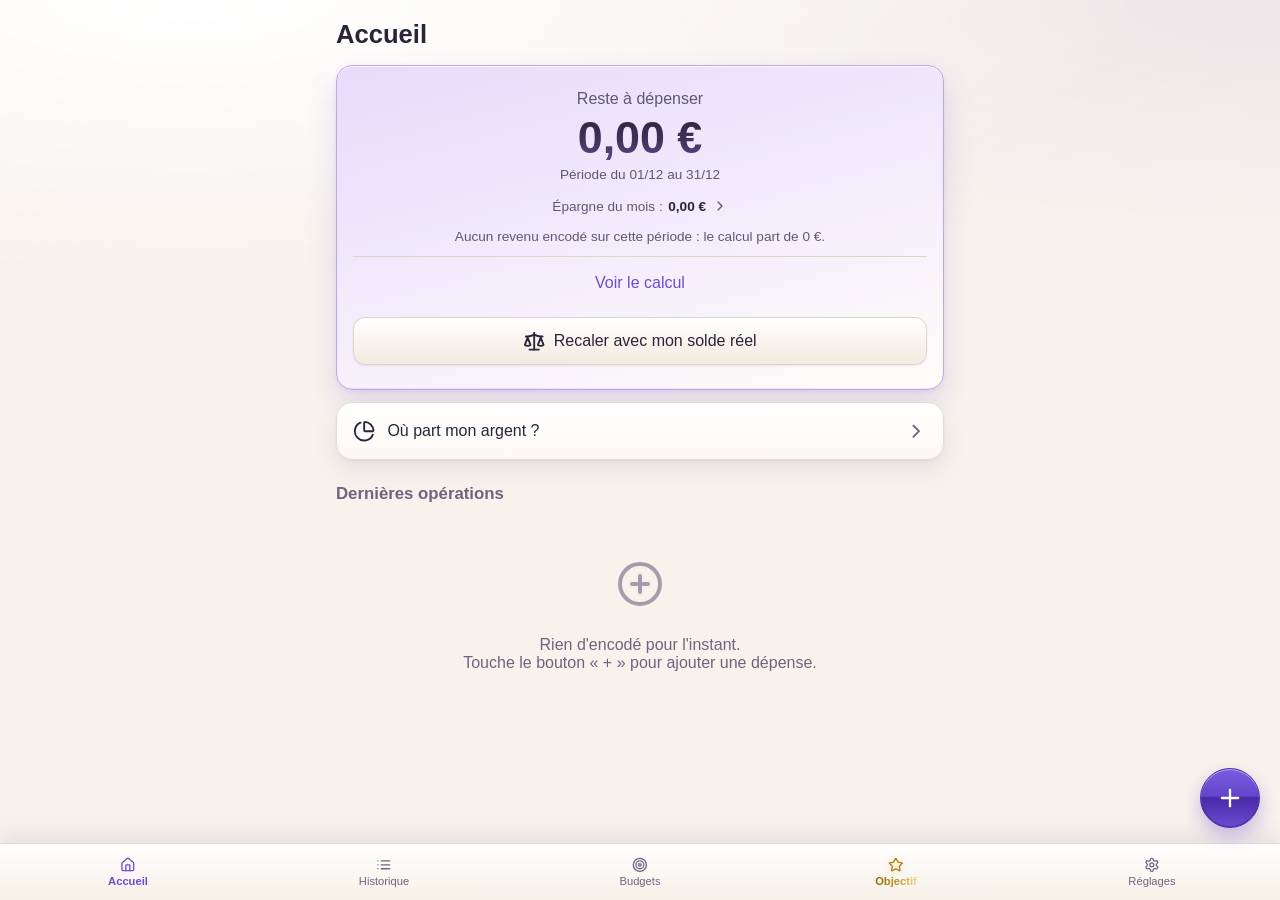
==== commit 78997bac: "v0.16 : objectif d'épargne (onglet doré), charges ramenées au mois, fusion des catégories en double " ====
--- a/index.html
+++ b/index.html
@@ -24,6 +24,7 @@
     <button data-onglet="accueil" aria-label="Accueil"><i data-lucide="house"></i><span>Accueil</span></button>
     <button data-onglet="historique" aria-label="Historique"><i data-lucide="list"></i><span>Historique</span></button>
     <button data-onglet="budgets" aria-label="Budgets"><i data-lucide="target"></i><span>Budgets</span></button>
+    <button data-onglet="objectif" class="onglet-or" aria-label="Mon objectif d'épargne"><i data-lucide="star"></i><span>Objectif</span></button>
     <button data-onglet="reglages" aria-label="Réglages"><i data-lucide="settings"></i><span>Réglages</span></button>
   </nav>
 
--- a/css/styles.css
+++ b/css/styles.css
@@ -217,7 +217,7 @@
   text-align: center; font-size: 2.4rem; font-weight: 700; margin: .5rem 0;
   font-variant-numeric: tabular-nums; min-height: 3.2rem;
 }
-.montant-saisie.type-entree { color: var(--vert); }
+.montant-saisie.type-entree, .montant-saisie.type-remboursement { color: var(--vert); }
 .montant-saisie.type-virement { color: var(--texte-2); }
 .montant-saisie .euro { font-weight: 400; color: var(--texte-2); }
 
@@ -563,3 +563,51 @@
 [data-theme="clair"] .cat-btn[aria-pressed="true"] { background: linear-gradient(180deg, #f3edff 0%, #e6dcfb 100%); }
 [data-theme="clair"] .segment { background: #ece5d8; box-shadow: inset 0 1px 3px rgba(70,50,110,.18); }
 [data-theme="clair"] .segment button[aria-pressed="true"] { background: linear-gradient(180deg, #ffffff 0%, #f6f1e8 100%); box-shadow: 0 1px 3px rgba(70,50,110,.25), inset 0 1px 0 #fff; }
+
+/* ===== v0.14 : type « Remboursement » ===== */
+.seg-types button { font-size: .86rem; padding: 0 2px; white-space: nowrap; }
+.aide-type { margin: .5rem 0 0; }
+
+/* ===== v0.15 : poches d'épargne ===== */
+.poche-valeur { font-variant-numeric: tabular-nums; white-space: nowrap; }
+.choix-pastilles { display: flex; flex-wrap: wrap; gap: .4rem; margin: .5rem 0; }
+.choix-pastilles button {
+  border: 2px solid transparent; border-radius: 14px; padding: 3px; background: transparent; cursor: pointer;
+  min-width: 44px; min-height: 44px; display: grid; place-items: center;
+}
+.choix-pastilles button[aria-pressed="true"] { border-color: var(--accent); }
+.pastille-couleur { width: 30px; height: 30px; border-radius: 50%; }
+.resume-annee .montant { font-size: 1.6rem; font-weight: 700; margin: .15rem 0; font-variant-numeric: tabular-nums; }
+.resume-annee .montant.negatif { color: var(--rouge); }
+.reste .pile { margin-top: .75rem; }
+
+/* ===== v0.16 : objectif d'épargne (onglet doré) ===== */
+:root { --or: #e3c268; --or-fonce: #b98a1e; --or-degrade: linear-gradient(100deg, #b98a1e 0%, #e9cf7e 28%, #fff3c4 45%, #e3c268 60%, #b98a1e 100%); }
+[data-theme="clair"] { --or: #a97c12; --or-fonce: #8a6208; --or-degrade: linear-gradient(100deg, #8a6208 0%, #c79a2b 28%, #f0d684 45%, #c79a2b 60%, #8a6208 100%); }
+
+.onglets button.onglet-or, .onglets button.onglet-or[aria-current="page"] { color: var(--or); }
+.onglets button.onglet-or span {
+  background-image: var(--or-degrade); background-size: 220% 100%;
+  -webkit-background-clip: text; background-clip: text; color: transparent; -webkit-text-fill-color: transparent;
+  font-weight: 600; animation: reflet-or 5s linear infinite;
+}
+.onglets button.onglet-or svg.lucide { filter: drop-shadow(0 0 3px rgba(227,194,104,.55)); }
+.onglets button.onglet-or[aria-current="page"] svg.lucide { fill: currentColor; }
+@keyframes reflet-or { from { background-position: 110% 0; } to { background-position: -110% 0; } }
+@media (prefers-reduced-motion: reduce) { .onglets button.onglet-or span, .barre-or .barre-remplie { animation: none; } }
+
+.carte-or { border: 1px solid var(--or); text-align: center; }
+.carte-or .montant-or {
+  font-size: 2.4rem; font-weight: 700; margin: .25rem 0; font-variant-numeric: tabular-nums;
+  background-image: var(--or-degrade); background-size: 100% 100%;
+  -webkit-background-clip: text; background-clip: text; color: transparent; -webkit-text-fill-color: transparent;
+}
+.barre.barre-or { height: 12px; border-radius: 6px; margin: .9rem 0 .4rem; }
+.barre-or .barre-remplie { background-image: var(--or-degrade) !important; background-size: 220% 100%; border-radius: 6px; animation: reflet-or 6s linear infinite; }
+.objectif-chiffres { display: flex; justify-content: space-between; align-items: baseline; }
+.objectif-chiffres strong { color: var(--or); font-size: 1.1rem; }
+.btn.btn-or { background-image: var(--or-degrade); color: #2a2206; border: none; font-weight: 600; }
+.ligne-poche { display: flex; align-items: center; gap: .75rem; }
+.ligne-poche .op-texte { flex: 1; min-width: 0; }
+.onglets button { font-size: .7rem; min-width: 0; }
+.sans-coupure { white-space: nowrap; }
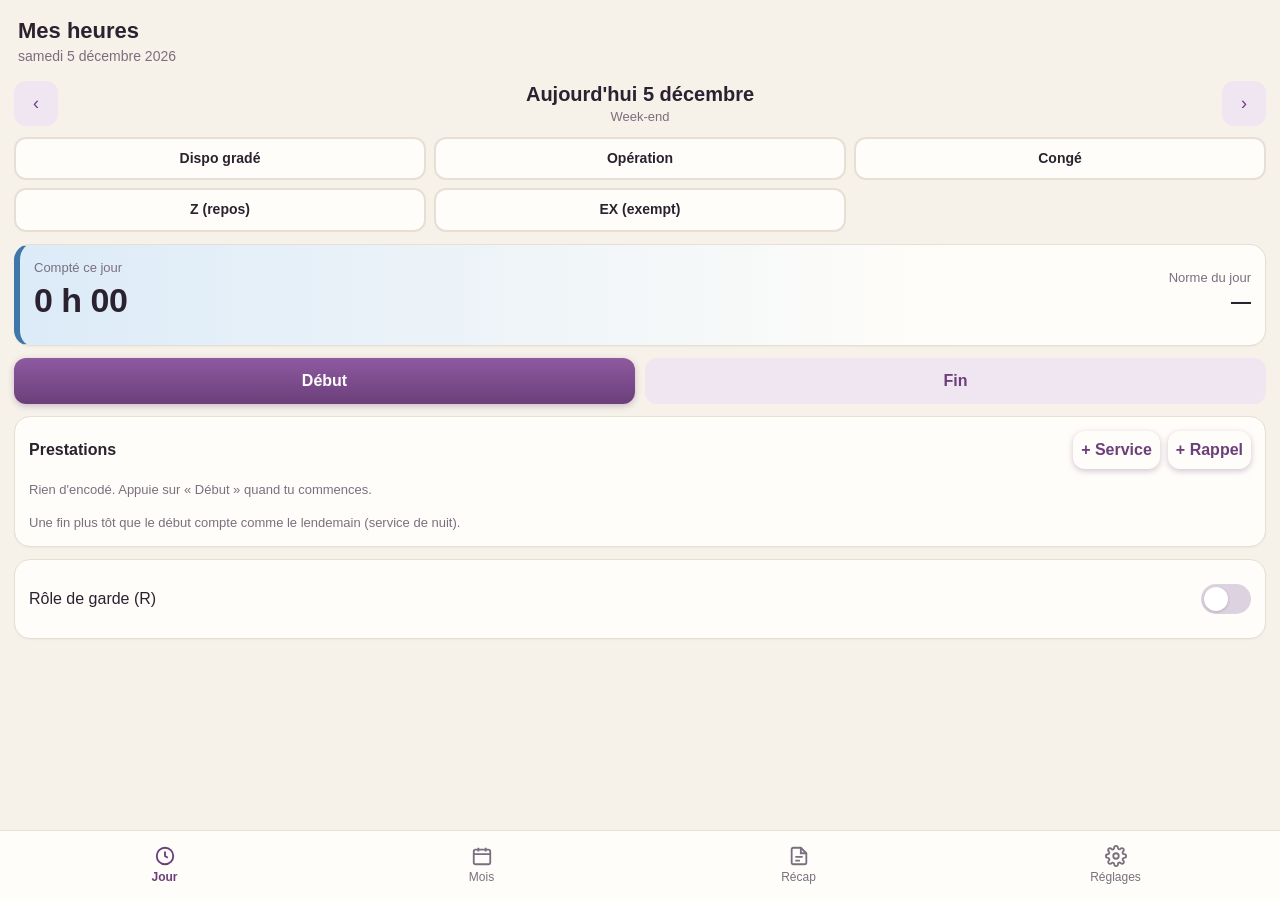
==== commit 995027b2: "Mes heures v0.4 : Z, EX, demi-jours, congés et heures sup par période Co-Authored-By: Claude Opus 5." ====
--- a/index.html
+++ b/index.html
@@ -1,44 +1,875 @@
 <!DOCTYPE html>
-<html lang="fr-BE" data-theme="clair">
+<html lang="fr">
 <head>
-  <meta charset="utf-8">
-  <meta name="viewport" content="width=device-width, initial-scale=1, viewport-fit=cover">
-  <meta name="theme-color" content="#f7f3ec">
-  <meta name="apple-mobile-web-app-capable" content="yes">
-  <meta name="apple-mobile-web-app-status-bar-style" content="black-translucent">
-  <meta name="google" content="notranslate">
-  <title>Budget</title>
-  <link rel="stylesheet" href="css/styles.css">
+<meta charset="utf-8">
+<meta name="viewport" content="width=device-width, initial-scale=1, viewport-fit=cover">
+<meta name="apple-mobile-web-app-capable" content="yes">
+<meta name="apple-mobile-web-app-title" content="Mes heures">
+<title>Mes heures</title>
+<style>
+:root{
+  --bg:#f6f1e9; --card:#fffdf9; --ink:#2b2230; --muted:#7a6f7f; --line:#e7dfd3;
+  --accent:#6b3f7a; --accent2:#8e5aa0; --pos:#2f7d4f; --neg:#b4452f; --warn:#b7791f;
+  --r:16px;
+  /* couleurs des jours (d'après le tableau du service) */
+  --c-dispo:#5f5f66;  --c-dispo-bg:#e2e2e6;   /* gris */
+  --c-ops:#8a6d00;    --c-ops-bg:#fbf1bf;     /* jaune pâle */
+  --c-conge:#ffffff;  --c-conge-bg:#2f5fb3;   /* bleu prononcé */
+  --c-sam:#3f78a8;    --c-sam-bg:#dcebf8;     /* bleu pâle */
+  --c-fer:#9b3f8f;    --c-fer-bg:#f3d6ee;     /* mauve (dimanche et férié) */
+  --c-ex:#ffffff;     --c-ex-bg:#d0342c;      /* rouge */
+  --c-z:#2c7363;      --c-z-bg:#d6efe8;       /* vert d'eau */
+}
+*{box-sizing:border-box;-webkit-tap-highlight-color:transparent}
+html,body{margin:0;background:var(--bg);color:var(--ink);font:16px/1.4 -apple-system,BlinkMacSystemFont,"Segoe UI",Roboto,sans-serif}
+body{padding:env(safe-area-inset-top) 0 calc(76px + env(safe-area-inset-bottom))}
+header{padding:16px 18px 6px}
+h1{font-size:22px;margin:0}
+.sub{color:var(--muted);font-size:14px}
+main{padding:8px 14px}
+.card{background:var(--card);border:1px solid var(--line);border-radius:var(--r);padding:14px;margin-bottom:12px;box-shadow:0 1px 2px rgba(0,0,0,.04)}
+.row{display:flex;align-items:center;gap:8px}
+.between{justify-content:space-between}
+.big{font-size:34px;font-weight:700;letter-spacing:-.5px}
+.mid{font-size:20px;font-weight:600}
+.small{font-size:13px;color:var(--muted)}
+.pos{color:var(--pos)} .neg{color:var(--neg)}
+button{font:inherit;border:0;border-radius:12px;padding:12px 14px;cursor:pointer}
+.btn{background:linear-gradient(180deg,var(--accent2),var(--accent));color:#fff;font-weight:600;box-shadow:0 2px 6px rgba(107,63,122,.3)}
+.btn.alt{background:#efe6f2;color:var(--accent);box-shadow:none}
+.btn.ghost{background:transparent;color:var(--accent);padding:8px}
+.btn.sm{padding:7px 10px;font-size:13px}
+.grid2{display:grid;grid-template-columns:1fr 1fr;gap:10px}
+.grid3{display:grid;grid-template-columns:repeat(3,1fr);gap:8px}
+.navd{display:flex;align-items:center;justify-content:space-between;margin-bottom:10px}
+.navd button{background:#efe6f2;color:var(--accent);width:44px;padding:10px 0;font-size:18px}
+.seg{display:flex;align-items:center;gap:6px;padding:10px 0;border-top:1px solid var(--line)}
+.seg:first-child{border-top:0}
+.tag{font-size:12px;font-weight:700;padding:3px 8px;border-radius:999px;background:#efe6f2;color:var(--accent);white-space:nowrap}
+.tag.r{background:#fbefd9;color:#8a6212}
+.tag.g{background:#e3efe7;color:var(--pos)}
+.tag.d{background:var(--c-dispo-bg);color:var(--c-dispo)}
+.tag.o{background:var(--c-ops-bg);color:var(--c-ops)}
+.tag.plus{background:var(--c-fer);color:#fff}
+input[type=time],input[type=date],input[type=text]{font:inherit;border:1px solid var(--line);border-radius:10px;padding:6px 6px;background:#fff;color:var(--ink);min-width:0;width:100%}
+input[type=number]{font:inherit;border:1px solid var(--line);border-radius:10px;padding:8px;width:90px;background:#fff;color:var(--ink)}
+select{font:inherit;border:1px solid var(--line);border-radius:10px;padding:8px;background:#fff;color:var(--ink)}
+.seg .dur{min-width:58px;text-align:right;font-weight:600}
+.x{background:transparent;color:var(--muted);padding:6px 8px;font-size:18px}
+.toggle{display:flex;align-items:center;justify-content:space-between;padding:10px 0;border-top:1px solid var(--line)}
+.toggle:first-child{border-top:0}
+.sw{width:50px;height:30px;border-radius:999px;background:#ddd3e0;position:relative;flex:none;transition:.2s}
+.sw::after{content:"";position:absolute;top:3px;left:3px;width:24px;height:24px;border-radius:50%;background:#fff;transition:.2s;box-shadow:0 1px 3px rgba(0,0,0,.2)}
+.sw.on{background:var(--accent)} .sw.on::after{left:23px}
+.bar{height:10px;border-radius:999px;background:#ece4ee;overflow:hidden;margin-top:8px}
+.bar>i{display:block;height:100%;background:linear-gradient(90deg,var(--accent2),var(--accent));border-radius:999px}
+nav{position:fixed;left:0;right:0;bottom:0;background:rgba(255,253,249,.96);backdrop-filter:blur(8px);-webkit-backdrop-filter:blur(8px);border-top:1px solid var(--line);display:flex;padding:6px 6px calc(6px + env(safe-area-inset-bottom))}
+nav button{flex:1;background:transparent;color:var(--muted);padding:8px 0;font-size:12px;display:flex;flex-direction:column;align-items:center;gap:2px}
+nav button svg{width:22px;height:22px}
+nav button.on{color:var(--accent);font-weight:700}
+textarea{width:100%;min-height:140px;font:13px/1.4 ui-monospace,Menlo,monospace;border:1px solid var(--line);border-radius:12px;padding:10px;background:#fff;color:var(--ink)}
+.toast{position:fixed;left:50%;bottom:calc(90px + env(safe-area-inset-bottom));transform:translateX(-50%);background:var(--ink);color:#fff;padding:10px 16px;border-radius:12px;font-size:14px;opacity:0;transition:.25s;pointer-events:none;z-index:9;max-width:90vw;text-align:center}
+.toast.show{opacity:1}
+.hidden{display:none!important}
+.note{font-size:13px;color:var(--muted);margin-top:6px}
+.live{font-size:13px;color:var(--pos);font-weight:600}
+.warnbox{background:#fdf0d8;border:1px solid #f0d49a;color:#7a4e0c;border-radius:12px;padding:10px 12px;font-size:14px;margin-top:10px}
+.info{background:var(--c-fer-bg);color:var(--c-fer);border-radius:12px;padding:10px 12px;font-size:14px;font-weight:600;margin-top:10px}
+
+/* boutons de type */
+.types{display:grid;grid-template-columns:repeat(3,1fr);gap:8px;margin-bottom:12px}
+.ty{background:var(--card);border:2px solid var(--line);color:var(--ink);font-weight:600;font-size:14px;padding:10px 4px}
+.ty.on{background:var(--kb);border-color:var(--kb);color:var(--k)}
+.ty.dispo.on,.ty.ops.on,.ty.z.on{border-color:var(--k)}
+.halfrow{display:flex;align-items:center;justify-content:space-between;margin:-4px 0 12px;padding:8px 12px;background:var(--card);border:1px solid var(--line);border-radius:12px}
+
+/* classes de couleur */
+.k-dispo{--k:var(--c-dispo);--kb:var(--c-dispo-bg)}
+.k-ops{--k:var(--c-ops);--kb:var(--c-ops-bg)}
+.k-conge{--k:var(--c-conge);--kb:var(--c-conge-bg)}
+.k-z{--k:var(--c-z);--kb:var(--c-z-bg)}
+.k-ex{--k:var(--c-ex);--kb:var(--c-ex-bg)}
+.k-fer,.k-dim{--k:var(--c-fer);--kb:var(--c-fer-bg)}
+.k-sam{--k:var(--c-sam);--kb:var(--c-sam-bg)}
+.daycard{border-left:6px solid var(--line)}
+.daycard[class*="k-"]{border-left-color:var(--k);background:linear-gradient(90deg,var(--kb),var(--card) 75%)}
+.daycard.k-conge,.daycard.k-ex{border-left-color:var(--kb)}
+.daycard.k-fw{border-left-color:var(--c-fer);background:linear-gradient(135deg,var(--c-fer-bg) 0 50%,var(--kb) 50% 100%)}
+
+.days .d{display:flex;align-items:center;gap:8px;padding:9px 8px;cursor:pointer;border-radius:8px;margin:3px 0;border-left:4px solid transparent;border-top:1px solid var(--line)}
+.days .d:first-child{border-top:0}
+.days .d[class*="k-"]{background:var(--kb);border-left-color:var(--k);border-top:0;color:var(--ink)}
+.days .d[class*="k-"]+.d{border-top:0}
+.days .d.k-conge,.days .d.k-ex{color:#fff;border-left-color:rgba(0,0,0,.25)}
+.days .d.k-conge .small,.days .d.k-ex .small,.days .d.k-conge .we,.days .d.k-ex .we{color:rgba(255,255,255,.85)}
+.days .d.k-fw{background:linear-gradient(135deg,var(--c-fer-bg) 0 50%,var(--kb) 50% 100%);border-left-color:var(--c-fer);color:var(--ink)}
+.days .dn{width:62px;font-weight:600;flex:none}
+.days .we{color:var(--muted)}
+.days .dh{margin-left:auto;font-weight:600;white-space:nowrap}
+
+.legend{display:flex;flex-wrap:wrap;gap:6px;margin-bottom:10px}
+.legend span{font-size:12px;padding:3px 8px;border-radius:999px;background:var(--kb);color:var(--k);font-weight:600}
+.legend .k-fw{background:linear-gradient(135deg,var(--c-fer-bg) 0 50%,var(--c-ops-bg) 50% 100%);color:var(--c-fer)}
+.pz{font-size:11px;color:var(--muted);white-space:nowrap}
+
+/* récap */
+.kv{display:flex;justify-content:space-between;gap:10px;padding:7px 0;border-top:1px solid var(--line);font-size:15px}
+.kv:first-child{border-top:0}
+.kv b{white-space:nowrap}
+.per{border-top:1px solid var(--line);padding:10px 0}
+.per:first-child{border-top:0}
+.per h4{margin:0 0 4px;font-size:15px;display:flex;justify-content:space-between;align-items:center}
+.per .ln{display:flex;justify-content:space-between;font-size:14px;padding:2px 0}
+.per .ed{display:grid;grid-template-columns:1fr 1fr;gap:8px;margin-top:8px}
+.per .ed label{font-size:12px;color:var(--muted)}
+.per .ed input{width:100%}
+.chip{font-size:11px;font-weight:700;padding:2px 8px;border-radius:999px;background:#efe6f2;color:var(--accent)}
+.chip.done{background:#e3efe7;color:var(--pos)}
+.cr{display:grid;grid-template-columns:1fr 64px 30px;gap:6px;align-items:center;padding:6px 0;border-top:1px solid var(--line)}
+.cr:first-child{border-top:0}
+.cr input[type=number]{width:100%}
+.cr .u{grid-column:1 / span 2}
+.fe{display:grid;grid-template-columns:1fr 30px;gap:6px;align-items:center;padding:6px 0;border-top:1px solid var(--line);font-size:14px}
+.fe:first-child{border-top:0}
+.totals{display:grid;grid-template-columns:repeat(3,1fr);gap:8px;text-align:center}
+.totals .n{font-size:24px;font-weight:700}
+</style>
 </head>
-<body class="notranslate">
-  <!-- Écran courant -->
-  <main id="ecran" tabindex="-1"></main>
-
-  <!-- Bouton + (saisie) -->
-  <button id="btn-ajout" class="fab" aria-label="Ajouter une opération">
-    <i data-lucide="plus"></i>
-  </button>
-
-  <!-- Barre d'onglets -->
-  <nav class="onglets" aria-label="Navigation principale">
-    <button data-onglet="accueil" aria-label="Accueil"><i data-lucide="house"></i><span>Accueil</span></button>
-    <button data-onglet="historique" aria-label="Historique"><i data-lucide="list"></i><span>Historique</span></button>
-    <button data-onglet="budgets" aria-label="Budgets"><i data-lucide="target"></i><span>Budgets</span></button>
-    <button data-onglet="objectif" class="onglet-or" aria-label="Mon objectif d'épargne"><i data-lucide="star"></i><span>Objectif</span></button>
-    <button data-onglet="reglages" aria-label="Réglages"><i data-lucide="settings"></i><span>Réglages</span></button>
-  </nav>
-
-  <!-- Panneau du bas (saisie, menus) -->
-  <div id="voile" class="voile" hidden></div>
-  <section id="panneau" class="panneau" role="dialog" aria-modal="true" hidden></section>
-
-  <!-- Écran de verrouillage par code (au-dessus de tout) -->
-  <div id="verrou" class="verrou" role="dialog" aria-modal="true" aria-label="Verrouillage" hidden></div>
-
-  <!-- Messages courts -->
-  <div id="toast" class="toast" role="status" aria-live="polite" hidden></div>
-
-  <script src="lucide.min.js"></script>
-  <script type="module" src="js/app.js"></script>
+<body>
+<header>
+  <h1 id="title">Mes heures</h1>
+  <div class="sub" id="subtitle"></div>
+</header>
+<main>
+  <!-- JOUR -->
+  <section id="v-jour">
+    <div class="navd">
+      <button id="dPrev" aria-label="Jour précédent">‹</button>
+      <div style="text-align:center"><div class="mid" id="dLabel"></div><div class="small" id="dKind"></div></div>
+      <button id="dNext" aria-label="Jour suivant">›</button>
+    </div>
+    <div class="types" id="types">
+      <button data-type="dispo" class="ty dispo k-dispo">Dispo gradé</button>
+      <button data-type="ops" class="ty ops k-ops">Opération</button>
+      <button data-type="conge" class="ty conge k-conge">Congé</button>
+      <button data-type="z" class="ty z k-z">Z (repos)</button>
+      <button data-type="ex" class="ty ex k-ex">EX (exempt)</button>
+    </div>
+    <div class="halfrow hidden" id="halfRow"><span id="halfLab">Demi-journée</span><div class="sw" id="tHalf"></div></div>
+    <div class="card daycard" id="dayCard">
+      <div class="row between">
+        <div><div class="small">Compté ce jour</div><div class="big" id="dTotal">0 h 00</div></div>
+        <div style="text-align:right"><div class="small">Norme du jour</div><div class="mid" id="dNorm"></div></div>
+      </div>
+      <div class="live hidden" id="dLive"></div>
+      <div class="small" id="dExplain" style="margin-top:6px"></div>
+      <div class="info hidden" id="dFw"></div>
+    </div>
+    <div class="grid2" style="margin-bottom:12px">
+      <button class="btn" id="bStart">Début</button>
+      <button class="btn alt" id="bEnd">Fin</button>
+    </div>
+    <div class="card">
+      <div class="row between" style="margin-bottom:4px">
+        <strong>Prestations</strong>
+        <div class="row">
+          <button class="btn ghost" id="addS">+ Service</button>
+          <button class="btn ghost" id="addR">+ Rappel</button>
+        </div>
+      </div>
+      <div id="segs"></div>
+      <div class="note">Une fin plus tôt que le début compte comme le lendemain (service de nuit).</div>
+    </div>
+    <div class="card">
+      <div class="toggle"><span>Rôle de garde (R)</span><div class="sw" id="tGarde"></div></div>
+    </div>
+  </section>
+
+  <!-- MOIS -->
+  <section id="v-mois" class="hidden">
+    <div class="navd">
+      <button id="mPrev" aria-label="Mois précédent">‹</button>
+      <div class="mid" id="mLabel"></div>
+      <button id="mNext" aria-label="Mois suivant">›</button>
+    </div>
+    <div class="card">
+      <div class="small">Solde du mois</div>
+      <div class="big" id="mSolde"></div>
+      <div class="small" id="mSoldeTxt"></div>
+      <div class="bar"><i id="mBar" style="width:0"></i></div>
+      <div class="grid3" style="margin-top:12px">
+        <div><div class="small">Compté</div><div class="mid" id="mDone"></div></div>
+        <div><div class="small">Objectif</div><div class="mid" id="mObj"></div></div>
+        <div><div class="small">À ce jour</div><div class="mid" id="mToDate"></div></div>
+      </div>
+      <div class="kv" style="margin-top:10px;border-top:1px solid var(--line)"><span>Heures sup (période en cours)</span><b id="mHS"></b></div>
+    </div>
+    <div class="legend">
+      <span class="k-dispo">Dispo gradé</span><span class="k-ops">Opération</span><span class="k-conge">Congé</span><span class="k-z">Z</span><span class="k-ex">EX</span><span class="k-sam">Samedi</span><span class="k-dim">Dimanche / férié</span><span class="k-fw">Férié travaillé</span>
+    </div>
+    <div class="card days" id="mDays"></div>
+    <div class="card">
+      <strong>Totaux du mois</strong>
+      <div class="totals" style="margin-top:10px">
+        <div><div class="n" id="tOps">0</div><div class="small">Opérations</div></div>
+        <div><div class="n" id="tDispo">0</div><div class="small">Dispo gradés</div></div>
+        <div><div class="n" id="tRap">0</div><div class="small">Rappels</div></div>
+      </div>
+      <div class="small" id="tOther" style="margin-top:10px;text-align:center"></div>
+    </div>
+  </section>
+
+  <!-- RECAP -->
+  <section id="v-recap" class="hidden">
+    <div class="navd">
+      <button id="yPrev" aria-label="Année précédente">‹</button>
+      <div class="mid" id="yLabel"></div>
+      <button id="yNext" aria-label="Année suivante">›</button>
+    </div>
+
+    <div class="card" id="cConge"></div>
+    <div class="card" id="cHS"></div>
+  </section>
+
+  <!-- REGLAGES -->
+  <section id="v-reg" class="hidden">
+    <div class="card">
+      <strong>Régime horaire</strong>
+      <div class="row between" style="margin-top:10px">
+        <span>Heures par semaine</span>
+        <input type="number" id="sWeek" step="0.5" min="1" max="60">
+      </div>
+      <div class="note" id="sDayNote"></div>
+    </div>
+    <div class="card">
+      <strong>Horaire « Dispo gradé »</strong>
+      <div class="grid3" style="margin-top:10px">
+        <div><div class="small">Début</div><input type="time" id="sDA"></div>
+        <div><div class="small">Fin</div><input type="time" id="sDB"></div>
+        <div><div class="small">Pause (min)</div><input type="number" id="sDP" step="5" min="0" max="120" style="width:100%"></div>
+      </div>
+      <div class="note" id="sDNote"></div>
+    </div>
+    <div class="card">
+      <strong>Rappels</strong>
+      <div class="row between" style="margin-top:10px">
+        <span>Temps accordé avant et après</span>
+        <select id="sPad"><option value="0">Aucun</option><option value="30">30 min</option><option value="60">1 h</option></select>
+      </div>
+      <div class="note">Selon le domicile. Ce temps est ajouté avant ET après chaque rappel.</div>
+    </div>
+    <div class="card">
+      <strong>Heures sup : point de départ</strong>
+      <div class="grid2" style="margin-top:10px">
+        <div><div class="small">Suivi depuis le</div><input type="date" id="sTS"></div>
+        <div><div class="small">Solde à cette date (h:mm)</div><input type="text" id="sHS" inputmode="text" placeholder="22:03"></div>
+      </div>
+      <div class="note">Les jours avant cette date ne sont pas comptés. Les congés pris avant se notent dans le Récap (« déjà consommé avant l'app »).</div>
+    </div>
+    <div class="card">
+      <strong>Jours fériés du service</strong>
+      <p class="small" style="margin:6px 0 8px">En plus des 10 fériés légaux belges (calculés automatiquement). Ajoute ici les ponts et congés prévus au calendrier de la police.</p>
+      <div id="feList"></div>
+      <div class="grid2" style="margin-top:10px">
+        <input type="date" id="feD">
+        <input type="text" id="feN" placeholder="Nom (ex. Pont)">
+      </div>
+      <div class="row between" style="margin-top:8px">
+        <span class="small">Chaque année</span><div class="sw" id="feRec"></div>
+      </div>
+      <button class="btn alt" id="feAdd" style="width:100%;margin-top:8px">Ajouter ce jour</button>
+    </div>
+    <div class="card">
+      <strong>Sauvegarde</strong>
+      <p class="small" style="margin:6px 0 10px">Tes données restent sur ce téléphone, dans ce navigateur. Copie régulièrement la sauvegarde et garde-la en lieu sûr.</p>
+      <div class="grid2">
+        <button class="btn alt" id="bkCopy">Copier la sauvegarde</button>
+        <button class="btn alt" id="bkShow">Restaurer…</button>
+      </div>
+      <div id="bkBox" class="hidden" style="margin-top:10px">
+        <textarea id="bkText" placeholder="Colle ici une sauvegarde"></textarea>
+        <button class="btn" id="bkLoad" style="width:100%;margin-top:8px">Restaurer cette sauvegarde</button>
+      </div>
+    </div>
+    <div class="card small">Version 0.4 · aucune donnée envoyée · rien d'autre que des horaires.</div>
+  </section>
+</main>
+
+<nav>
+  <button data-v="jour" class="on"><svg viewBox="0 0 24 24" fill="none" stroke="currentColor" stroke-width="2"><circle cx="12" cy="12" r="9"/><path d="M12 7v5l3 2"/></svg>Jour</button>
+  <button data-v="mois"><svg viewBox="0 0 24 24" fill="none" stroke="currentColor" stroke-width="2"><rect x="3" y="5" width="18" height="16" rx="2"/><path d="M3 10h18M8 3v4M16 3v4"/></svg>Mois</button>
+  <button data-v="recap"><svg viewBox="0 0 24 24" fill="none" stroke="currentColor" stroke-width="2"><path d="M14 3H6a2 2 0 0 0-2 2v14a2 2 0 0 0 2 2h12a2 2 0 0 0 2-2V9z"/><path d="M14 3v6h6M8 13h8M8 17h5"/></svg>Récap</button>
+  <button data-v="reg"><svg viewBox="0 0 24 24" fill="none" stroke="currentColor" stroke-width="2"><circle cx="12" cy="12" r="3"/><path d="M19.4 15a1.7 1.7 0 0 0 .3 1.8l.1.1a2 2 0 1 1-2.8 2.8l-.1-.1a1.7 1.7 0 0 0-1.8-.3 1.7 1.7 0 0 0-1 1.5V21a2 2 0 1 1-4 0v-.1a1.7 1.7 0 0 0-1.1-1.5 1.7 1.7 0 0 0-1.8.3l-.1.1a2 2 0 1 1-2.8-2.8l.1-.1a1.7 1.7 0 0 0 .3-1.8 1.7 1.7 0 0 0-1.5-1H3a2 2 0 1 1 0-4h.1a1.7 1.7 0 0 0 1.5-1.1 1.7 1.7 0 0 0-.3-1.8l-.1-.1a2 2 0 1 1 2.8-2.8l.1.1a1.7 1.7 0 0 0 1.8.3H9a1.7 1.7 0 0 0 1-1.5V3a2 2 0 1 1 4 0v.1a1.7 1.7 0 0 0 1 1.5 1.7 1.7 0 0 0 1.8-.3l.1-.1a2 2 0 1 1 2.8 2.8l-.1.1a1.7 1.7 0 0 0-.3 1.8V9a1.7 1.7 0 0 0 1.5 1H21a2 2 0 1 1 0 4h-.1a1.7 1.7 0 0 0-1.5 1z"/></svg>Réglages</button>
+</nav>
+<div class="toast" id="toast"></div>
+
+<script>
+(function(){
+"use strict";
+var KEY="mesheures.v1";
+var mem=null;
+function load(){
+  try{var s=localStorage.getItem(KEY); if(s) return JSON.parse(s);}catch(e){}
+  return mem||{days:{},settings:{weekMin:2280}};
+}
+function save(){
+  mem=data; psMemo={};
+  try{localStorage.setItem(KEY,JSON.stringify(data));}catch(e){}
+}
+var data=load();
+
+/* ---------- migration / valeurs de départ ---------- */
+function migrate(){
+  if(!data.days) data.days={};
+  if(!data.settings) data.settings={weekMin:2280};
+  var S=data.settings;
+  delete S.bonus;
+  if(!S.dispoA){S.dispoA="07:00";S.dispoB="15:06";S.dispoP=30;}
+  if(S.rappelPad==null) S.rappelPad=0;
+  Object.keys(data.days).forEach(function(k){var x=data.days[k]; if(x.conge&&!x.type){x.type="conge"} delete x.conge;});
+  if(!data.track) data.track={start:"2026-11-24",hs:22*60+3};
+  if(!data.periods) data.periods={};
+  if(!data.extraFer) data.extraFer=[
+    {d:"11-02",n:"Jour des défunts"},
+    {d:"11-15",n:"Fête du Roi"},
+    {d:"12-26",n:"Lendemain de Noël"}
+  ];
+  if(!data.years) data.years={
+    "2026":{before:38.5,credits:[
+      {l:"Report congé année précédente",j:7,u:"2026-05-31"},
+      {l:"Congé supplémentaire (lundi de Pentecôte travaillé)",j:1,u:"2026-12-31"},
+      {l:"Jours CG",j:2,u:"2026-12-31"},
+      {l:"Fériés au choix (15/11 et 26/12)",j:2,u:"2026-12-31"},
+      {l:"Congé annuel de vacances",j:36,u:"2026-12-31"}
+    ]}
+  };
+}
+migrate();
+
+var $=function(id){return document.getElementById(id)};
+var JOURS=["dimanche","lundi","mardi","mercredi","jeudi","vendredi","samedi"];
+var JC=["dim","lun","mar","mer","jeu","ven","sam"];
+var MOIS=["janvier","février","mars","avril","mai","juin","juillet","août","septembre","octobre","novembre","décembre"];
+var MC=["janv.","févr.","mars","avr.","mai","juin","juil.","août","sept.","oct.","nov.","déc."];
+var PERN=["Janvier – février","Mars – avril","Mai – juin","Juillet – août","Septembre – octobre","Novembre – décembre"];
+
+function pad(n){return (n<10?"0":"")+n}
+function cap(s){return s.replace(/^./,function(c){return c.toUpperCase()})}
+function key(d){return d.getFullYear()+"-"+pad(d.getMonth()+1)+"-"+pad(d.getDate())}
+function parseKey(k){var p=k.split("-");return new Date(+p[0],+p[1]-1,+p[2])}
+function today(){var d=new Date();return new Date(d.getFullYear(),d.getMonth(),d.getDate())}
+function nowHM(){var d=new Date();return pad(d.getHours())+":"+pad(d.getMinutes())}
+function toMin(hm){if(!hm)return null;var p=hm.split(":");return (+p[0])*60+(+p[1])}
+function fmt(min,signed){
+  var neg=min<0; var m=Math.round(Math.abs(min));
+  var s=Math.floor(m/60)+" h "+pad(m%60);
+  if(signed) return (neg?"− ":(m?"+ ":""))+s;
+  return (neg?"− ":"")+s;
+}
+function fmtHM(min){var neg=min<0,m=Math.round(Math.abs(min));return (neg?"-":"")+Math.floor(m/60)+":"+pad(m%60)}
+function parseHM(s){
+  if(s==null) return null; s=String(s).trim().replace(/\s/g,"").replace("−","-"); if(!s) return 0;
+  var neg=s.charAt(0)==="-"; if(neg) s=s.slice(1);
+  var v;
+  if(/[:h]/i.test(s)){var p=s.split(/[:h]/i); v=(parseInt(p[0]||"0",10))*60+(parseInt(p[1]||"0",10));}
+  else v=Math.round(parseFloat(s.replace(",","."))*60);
+  if(isNaN(v)) return null;
+  return neg?-v:v;
+}
+function NORM(){return Math.round(data.settings.weekMin/5)}
+/* jours de congé au format GALoP : 9 j 03:48 */
+function fmtJ(days){
+  var neg=days<0, a=Math.abs(days), w=Math.floor(a+1e-9), rest=Math.round((a-w)*NORM());
+  var s=w+" j"+(rest?" "+pad(Math.floor(rest/60))+":"+pad(rest%60):"");
+  return (neg?"− ":"")+s;
+}
+function num(j){return (Math.round(j*100)/100).toString().replace(".",",")}
+
+/* ---------- jours fériés ---------- */
+var ferCache={};
+function easter(y){
+  var a=y%19,b=Math.floor(y/100),c=y%100,d=Math.floor(b/4),e=b%4,f=Math.floor((b+8)/25),g=Math.floor((b-f+1)/3),
+  h=(19*a+b-d-g+15)%30,i=Math.floor(c/4),k=c%4,l=(32+2*e+2*i-h-k)%7,m=Math.floor((a+11*h+22*l)/451),
+  mo=Math.floor((h+l-7*m+114)/31),da=((h+l-7*m+114)%31)+1;
+  return new Date(y,mo-1,da);
+}
+function feries(y){
+  if(ferCache[y]) return ferCache[y];
+  var E=easter(y), r={};
+  function add(d,n){r[key(d)]=n}
+  function off(n){var d=new Date(E);d.setDate(d.getDate()+n);return d}
+  add(new Date(y,0,1),"Nouvel An");
+  add(off(1),"Lundi de Pâques");
+  add(new Date(y,4,1),"Fête du Travail");
+  add(off(39),"Ascension");
+  add(off(50),"Lundi de Pentecôte");
+  add(new Date(y,6,21),"Fête nationale");
+  add(new Date(y,7,15),"Assomption");
+  add(new Date(y,10,1),"Toussaint");
+  add(new Date(y,10,11),"Armistice");
+  add(new Date(y,11,25),"Noël");
+  return ferCache[y]=r;
+}
+function ferie(d){
+  var k=key(d), f=feries(d.getFullYear())[k]; if(f) return f;
+  var md=k.slice(5);
+  for(var i=0;i<data.extraFer.length;i++){var e=data.extraFer[i]; if(e.d===k||e.d===md) return e.n||"Férié du service";}
+  return null;
+}
+function isWeekday(d){var w=d.getDay();return w>=1&&w<=5}
+
+/* ---------- jour ---------- */
+function day(k,create){
+  var x=data.days[k];
+  if(!x&&create){x=data.days[k]={segs:[],garde:false,type:null}}
+  return x||{segs:[],garde:false,type:null};
+}
+function segMin(s,live){
+  var a=toMin(s.a); if(a==null) return 0;
+  var b=toMin(s.b);
+  if(b==null){ if(!live) return 0; b=toMin(nowHM()); }
+  var d=b-a; if(d<0) d+=1440;
+  if(s.p && s.b) d-= s.p;
+  if(s.t==="r" && s.b) d+=2*(data.settings.rappelPad||0);
+  return Math.max(0,d);
+}
+function worked(k,live){var x=day(k),t=0; x.segs.forEach(function(s){t+=segMin(s,live&&k===key(today()))}); return t;}
+function hasContent(x){return !!(x.type||x.segs.some(function(s){return s.a}))}
+function isHalf(x){return !!x.half&&(x.type==="conge"||x.type==="z")}
+/* férié (lun.–ven.) où il a presté : +1 jour de congé, heures en heures sup */
+function workedFerie(d,x){
+  if(!isWeekday(d)||!ferie(d)) return false;
+  return x.type==="dispo"||x.type==="ops"||x.segs.some(function(s){return s.a&&s.b});
+}
+function credit(k,live){
+  var d=parseKey(k), x=day(k), w=worked(k,live);
+  if(!isWeekday(d)) return w;
+  if(ferie(d)) return w+NORM();
+  if(x.type==="conge") return w+(isHalf(x)?NORM()/2:NORM());
+  if(x.type==="ex") return w+NORM();
+  return w; /* Z : rien n'est crédité, les 7 h 36 sortent des heures sup */
+}
+function congeUsed(d,x){
+  if(x.type!=="conge"||!isWeekday(d)||ferie(d)) return 0;
+  return isHalf(x)?0.5:1;
+}
+/* un jour compte dans le solde s'il est passé, ou aujourd'hui s'il est encodé */
+function counted(k){var tk=key(today()); return k<tk||(k===tk&&hasContent(day(k)))}
+function tracked(k){return k>=data.track.start}
+
+function kcls(d,x){
+  var t=x.type;
+  if(workedFerie(d,x)) return "k-fw k-"+(t==="dispo"?"dispo":"ops");
+  if(t) return "k-"+t;
+  if(ferie(d)) return "k-fer";
+  if(d.getDay()===6) return "k-sam";
+  if(d.getDay()===0) return "k-dim";
+  return "";
+}
+var TLAB={s:"Service",r:"Rappel",d:"Dispo"};
+var TYN={dispo:"Dispo",ops:"Ops",conge:"Congé",z:"Z",ex:"EX"};
+
+/* ---------- mois ---------- */
+function monthStats(y,m){
+  var n=new Date(y,m+1,0).getDate(), obj=0, done=0, objToDate=0, doneToDate=0;
+  var c={ops:0,dispo:0,rap:0,conge:0,z:0,ex:0,fw:0};
+  for(var i=1;i<=n;i++){
+    var d=new Date(y,m,i), k=key(d), x=day(k);
+    if(x.type==="ops") c.ops++;
+    if(x.type==="dispo") c.dispo++;
+    c.rap+=x.segs.filter(function(s){return s.t==="r"&&s.a}).length;
+    c.conge+=congeUsed(d,x);
+    if(x.type==="z"&&isWeekday(d)) c.z+=isHalf(x)?0.5:1;
+    if(x.type==="ex") c.ex++;
+    if(workedFerie(d,x)) c.fw++;
+    if(!tracked(k)) continue;
+    var cr=credit(k,true);
+    if(isWeekday(d)) obj+=NORM();
+    done+=cr;
+    if(counted(k)){ doneToDate+=cr; if(isWeekday(d)) objToDate+=NORM(); }
+  }
+  return {obj:obj,done:done,objToDate:objToDate,doneToDate:doneToDate,n:n,c:c};
+}
+
+/* ---------- heures sup par période de 2 mois ---------- */
+var psMemo={};
+function pState(y,p){
+  var id=y+"-"+p; if(psMemo[id]) return psMemo[id];
+  var start=new Date(y,2*p,1), end=new Date(y,2*p+2,0), ts=parseKey(data.track.start), t=today();
+  var r={y:y,p:p,id:id,start:start,end:end,cur:(t>=start&&t<=end),fut:start>t,closed:end<t};
+  if(end<ts){r.tracked=false; return psMemo[id]=r}
+  r.tracked=true;
+  if(ts>=start) r.inBal=data.track.hs;
+  else { var pp=p?pState(y,p-1):pState(y-1,5); r.inBal=pp.out; }
+  var delta=0, d=new Date(Math.max(start.getTime(),ts.getTime())), lim=end<t?end:t;
+  while(d<=lim){var k=key(d); if(counted(k)) delta+=credit(k,true)-(isWeekday(d)?NORM():0); d.setDate(d.getDate()+1);}
+  var pe=data.periods[id]||{};
+  r.delta=delta; r.paid=pe.paid||0; r.conv=pe.conv||0;
+  r.out=r.inBal+delta-r.paid-r.conv*NORM();
+  return psMemo[id]=r;
+}
+function hsNow(){var t=today(); return pState(t.getFullYear(),Math.floor(t.getMonth()/2)).out}
+
+/* ---------- congés par année ---------- */
+function congeStats(Y){
+  var yd=data.years[Y]; if(!yd) return null;
+  var base=0; yd.credits.forEach(function(c){base+=(+c.j||0)});
+  var used=+yd.before||0, list=[], fer=[];
+  Object.keys(data.days).sort().forEach(function(k){
+    if(k.slice(0,4)!==String(Y)||!tracked(k)) return;
+    var d=parseKey(k), x=data.days[k], u=congeUsed(d,x);
+    if(u){used+=u; list.push([k,u]);}
+    if(workedFerie(d,x)&&counted(k)) fer.push(k);
+  });
+  var conv=0; for(var p=0;p<6;p++) conv+=((data.periods[Y+"-"+p]||{}).conv||0);
+  var total=base+fer.length+conv;
+  return {base:base,fer:fer,conv:conv,total:total,used:used,rest:total-used,list:list,before:+yd.before||0};
+}
+
+/* ---------- état ---------- */
+var cur=today();
+var mCur=new Date(cur.getFullYear(),cur.getMonth(),1);
+var rYear=cur.getFullYear();
+var view="jour";
+var editCredits=false;
+
+function toast(t,ms){var e=$("toast");e.textContent=t;e.classList.add("show");clearTimeout(e._t);e._t=setTimeout(function(){e.classList.remove("show")},ms||1800)}
+function warnHS(){var h=hsNow(); if(h< -600) toast("Attention : heures sup à "+fmt(h,true),3500)}
+
+/* ---------- rendu JOUR ---------- */
+function renderJour(){
+  var k=key(cur), x=day(k), f=ferie(cur), wd=isWeekday(cur);
+  var isToday=k===key(today());
+  $("dLabel").textContent=(isToday?"Aujourd'hui":cap(JOURS[cur.getDay()]))+" "+cur.getDate()+" "+MOIS[cur.getMonth()];
+  var kinds=[];
+  if(!isToday) kinds.push(cur.getFullYear());
+  if(f) kinds.push("Férié : "+f);
+  if(!wd) kinds.push("Week-end");
+  $("dKind").textContent=kinds.join(" · ");
+  $("dNorm").textContent=wd?fmt(NORM()):"—";
+  $("dayCard").className="card daycard "+kcls(cur,x);
+  document.querySelectorAll("#types .ty").forEach(function(b){b.classList.toggle("on",x.type===b.dataset.type)});
+  var showHalf=x.type==="conge"||x.type==="z";
+  $("halfRow").classList.toggle("hidden",!showHalf);
+  $("halfLab").textContent=x.type==="z"?"Demi-journée de Z (3 h 48)":"Demi-journée de congé (3 h 48)";
+  $("tHalf").classList.toggle("on",isHalf(x));
+  $("dTotal").textContent=fmt(credit(k,true));
+  var ex="";
+  if(wd&&!f){
+    if(x.type==="z") ex=(isHalf(x)?"3 h 48":"7 h 36")+" retirées des heures sup.";
+    if(x.type==="conge") ex=(isHalf(x)?"½ jour":"1 jour")+" retiré du quota de congés.";
+    if(x.type==="ex") ex="Exempt : compte 7 h 36.";
+  }
+  if(!tracked(k)) ex="Avant le début du suivi : ce jour n'est pas compté.";
+  $("dExplain").textContent=ex;
+  var fw=workedFerie(cur,x);
+  $("dFw").classList.toggle("hidden",!fw);
+  if(fw) $("dFw").textContent="Férié travaillé : +1 jour de congé, et les heures prestées vont en heures sup.";
+  var open=x.segs.filter(function(s){return s.a&&!s.b});
+  var live=$("dLive");
+  if(isToday&&open.length){live.classList.remove("hidden");live.textContent="En cours depuis "+open[open.length-1].a}
+  else live.classList.add("hidden");
+  var box=$("segs"); box.innerHTML="";
+  if(!x.segs.length){box.innerHTML='<div class="small" style="padding:8px 0">Rien d\'encodé. Appuie sur « Début » quand tu commences.</div>'}
+  var padR=data.settings.rappelPad||0;
+  x.segs.forEach(function(s,i){
+    var row=document.createElement("div"); row.className="seg";
+    var sub=s.p?'<br><span class="pz">−'+s.p+' min</span>':(s.t==="r"&&padR?'<br><span class="pz">+'+(2*padR)+' min</span>':'');
+    row.innerHTML='<span class="tag '+(s.t==="r"?"r":s.t==="d"?"d":(x.type==="ops"?"o":""))+'">'+(s.t==="s"&&x.type==="ops"?"Ops":TLAB[s.t])+sub+'</span>'+
+      '<input type="time" value="'+(s.a||"")+'" data-i="'+i+'" data-f="a" aria-label="Début">'+
+      '<span class="small">→</span>'+
+      '<input type="time" value="'+(s.b||"")+'" data-i="'+i+'" data-f="b" aria-label="Fin">'+
+      '<span class="dur" id="dur'+i+'">'+(s.b?fmt(segMin(s)):"…")+'</span>'+
+      '<button class="x" data-del="'+i+'" aria-label="Supprimer">×</button>';
+    box.appendChild(row);
+  });
+  $("tGarde").classList.toggle("on",!!x.garde);
+}
+
+/* ---------- rendu MOIS ---------- */
+function renderMois(){
+  var y=mCur.getFullYear(), m=mCur.getMonth(), st=monthStats(y,m);
+  $("mLabel").textContent=cap(MOIS[m])+" "+y;
+  var t=today(), isCur=(y===t.getFullYear()&&m===t.getMonth()), fut=new Date(y,m,1)>t;
+  var solde=st.doneToDate-st.objToDate;
+  var e=$("mSolde"); e.textContent=fut?"—":fmt(solde,true);
+  e.className="big "+(fut?"":solde>0?"pos":solde<0?"neg":"");
+  $("mSoldeTxt").textContent=isCur?"par rapport à l'objectif à ce jour":(fut?"mois à venir":"mois terminé");
+  $("mDone").textContent=fmt(st.done);
+  $("mObj").textContent=fmt(st.obj);
+  $("mToDate").textContent=isCur?fmt(st.objToDate):"—";
+  $("mBar").style.width=Math.min(100,st.obj?st.done/st.obj*100:0)+"%";
+  var h=hsNow(), hs=$("mHS"); hs.textContent=fmt(h,true); hs.className=h< -600?"neg":(h>0?"pos":"");
+  var box=$("mDays"); box.innerHTML="";
+  for(var i=1;i<=st.n;i++){
+    var d=new Date(y,m,i), k=key(d), x=day(k), c=credit(k,true), f=ferie(d);
+    var tags="";
+    if(workedFerie(d,x)) tags+='<span class="tag plus">+1 j</span>';
+    if(x.garde) tags+='<span class="tag g">R</span>';
+    if(x.segs.some(function(s){return s.t==="r"&&s.a})) tags+='<span class="tag r">Rappel</span>';
+    var row=document.createElement("div"); row.className="d "+kcls(d,x); row.dataset.k=k;
+    var lab=x.type?(TYN[x.type]+(isHalf(x)?" ½":"")):(f||"");
+    if(x.type&&f) lab+=" · "+f;
+    row.innerHTML='<span class="dn '+(isWeekday(d)?"":"we")+'">'+JC[d.getDay()]+" "+i+'</span>'+(lab?'<span class="small">'+lab+'</span>':'')+tags+'<span class="dh '+(c?"":"small")+'">'+(c?fmt(c):"—")+'</span>';
+    box.appendChild(row);
+  }
+  $("tOps").textContent=st.c.ops; $("tDispo").textContent=st.c.dispo; $("tRap").textContent=st.c.rap;
+  var o=[];
+  if(st.c.conge) o.push("Congés : "+num(st.c.conge)+" j");
+  if(st.c.z) o.push("Z : "+num(st.c.z)+" j");
+  if(st.c.ex) o.push("EX : "+st.c.ex+" j");
+  if(st.c.fw) o.push("Fériés travaillés : "+st.c.fw);
+  $("tOther").textContent=o.join(" · ");
+}
+
+/* ---------- rendu RECAP ---------- */
+function esc(s){return String(s==null?"":s).replace(/[&<>"]/g,function(c){return {"&":"&amp;","<":"&lt;",">":"&gt;",'"':"&quot;"}[c]})}
+function dShort(k){var d=parseKey(k);return JC[d.getDay()]+" "+d.getDate()+" "+MC[d.getMonth()]}
+function renderRecap(){
+  var Y=rYear; $("yLabel").textContent=Y;
+  /* congés */
+  var cc=$("cConge"), cs=congeStats(Y), h="";
+  if(!cs){
+    h='<strong>Congés '+Y+'</strong><p class="small">Pas encore de quota pour '+Y+'.</p>';
+    if(data.years[Y-1]) h+='<p class="small">Le solde restant de '+(Y-1)+' ('+fmtJ(congeStats(Y-1).rest)+') sera repris en « Report ». Tu ajusteras ensuite les crédits de '+Y+'.</p>';
+    h+='<button class="btn" id="yCreate" style="width:100%">Créer l\'année '+Y+'</button>';
+    cc.innerHTML=h;
+  } else {
+    h='<div class="row between"><strong>Congés '+Y+'</strong><button class="btn ghost sm" id="crEdit">'+(editCredits?"Terminé":"Modifier")+'</button></div>';
+    h+='<div class="small" style="margin-top:6px">Crédit restant</div><div class="big '+(cs.rest<0?"neg":"")+'">'+fmtJ(cs.rest)+'</div>';
+    h+='<div style="margin-top:8px">';
+    h+='<div class="kv"><span>Crédit attribué</span><b>'+fmtJ(cs.total)+'</b></div>';
+    if(cs.fer.length) h+='<div class="kv"><span>dont fériés travaillés</span><b>+ '+cs.fer.length+' j</b></div>';
+    if(cs.conv) h+='<div class="kv"><span>dont heures sup converties</span><b>+ '+cs.conv+' j</b></div>';
+    h+='<div class="kv"><span>Crédit consommé</span><b>'+fmtJ(cs.used)+'</b></div>';
+    h+='</div>';
+    if(!editCredits){
+      h+='<div class="small" style="margin:12px 0 4px">Crédits</div>';
+      data.years[Y].credits.forEach(function(c){h+='<div class="kv"><span>'+esc(c.l)+(c.u?'<br><span class="small">valable jusqu\'au '+esc(c.u.split("-").reverse().join("/"))+'</span>':'')+'</span><b>'+num(+c.j||0)+' j</b></div>'});
+      cs.fer.forEach(function(k){h+='<div class="kv"><span>A travaillé le '+dShort(k)+' ('+esc(ferie(parseKey(k)))+')</span><b>1 j</b></div>'});
+      for(var p=0;p<6;p++){var cv=(data.periods[Y+"-"+p]||{}).conv; if(cv) h+='<div class="kv"><span>Heures sup converties ('+PERN[p].toLowerCase()+')</span><b>'+cv+' j</b></div>'}
+      h+='<div class="small" style="margin:12px 0 4px">Consommation</div>';
+      if(cs.before) h+='<div class="kv"><span>Déjà consommé avant l\'app</span><b>'+fmtJ(cs.before)+'</b></div>';
+      cs.list.forEach(function(e){h+='<div class="kv"><span>'+dShort(e[0])+'</span><b>'+(e[1]===1?"1 j":"½ j")+'</b></div>'});
+      if(!cs.before&&!cs.list.length) h+='<div class="small">Aucun congé encodé.</div>';
+    } else {
+      h+='<div class="small" style="margin:12px 0 4px">Crédits (libellé, jours, valable jusqu\'au)</div><div id="crList">';
+      data.years[Y].credits.forEach(function(c,i){
+        h+='<div class="cr"><input type="text" data-ci="'+i+'" data-cf="l" value="'+esc(c.l)+'"><input type="number" step="0.5" data-ci="'+i+'" data-cf="j" value="'+(+c.j||0)+'"><button class="x" data-cdel="'+i+'">×</button>'+
+           '<input class="u" type="date" data-ci="'+i+'" data-cf="u" value="'+esc(c.u||"")+'"></div>';
+      });
+      h+='</div><button class="btn alt sm" id="crAdd" style="margin-top:8px">+ Ajouter un crédit</button>';
+      h+='<div class="row between" style="margin-top:12px"><span>Déjà consommé avant l\'app (jours)</span><input type="number" step="0.5" min="0" id="crBefore" value="'+cs.before+'"></div>';
+      h+='<div class="note">Une demi-journée = 0,5. Ce chiffre vient de ta fiche de contrôle, à la date du début du suivi.</div>';
+    }
+    cc.innerHTML=h;
+  }
+  /* heures sup */
+  var hc=$("cHS"), now=hsNow(), t=today();
+  h='<strong>Heures sup</strong>';
+  h+='<div class="small" style="margin-top:6px">Solde à ce jour</div><div class="big '+(now<0?"neg":now>0?"pos":"")+'">'+fmt(now,true)+'</div>';
+  if(now< -600) h+='<div class="warnbox">Attention : tu es à '+fmt(now,true)+' d\'heures sup (avertissement à partir de − 10 h).</div>';
+  h+='<div style="margin-top:10px">';
+  var any=false;
+  for(var p2=0;p2<6;p2++){
+    var s=pState(Y,p2);
+    if(!s.tracked||s.fut) continue;
+    any=true;
+    var gross=s.inBal+s.delta;
+    h+='<div class="per"><h4><span>'+PERN[p2]+'</span><span class="chip '+(s.closed?"done":"")+'">'+(s.cur?"en cours":"terminée")+'</span></h4>';
+    h+='<div class="ln"><span>Report reçu</span><b>'+fmt(s.inBal,true)+'</b></div>';
+    h+='<div class="ln"><span>Prestées dans la période</span><b>'+fmt(s.delta,true)+'</b></div>';
+    if(s.paid) h+='<div class="ln"><span>Payées</span><b>− '+fmt(s.paid)+'</b></div>';
+    if(s.conv) h+='<div class="ln"><span>Converties en congé ('+s.conv+' j)</span><b>− '+fmt(s.conv*NORM())+'</b></div>';
+    h+='<div class="ln"><span>'+(s.closed?"Reporté à la période suivante":"Solde")+'</span><b class="'+(s.out<0?"neg":"")+'">'+fmt(s.out,true)+'</b></div>';
+    h+='<div class="ed"><div><label>Payées (h:mm)</label><input type="text" data-pid="'+s.id+'" data-pf="paid" value="'+(s.paid?fmtHM(s.paid):"")+'" placeholder="0:00"></div>'+
+       '<div><label>Converties (jours)</label><input type="number" min="0" step="1" data-pid="'+s.id+'" data-pf="conv" value="'+(s.conv||"")+'" placeholder="0"></div></div>';
+    h+='<div class="row" style="margin-top:8px;gap:6px"><button class="btn alt sm" data-pall="'+s.id+'" data-v="'+Math.max(0,gross-s.conv*NORM())+'">Tout payer</button><button class="btn alt sm" data-prep="'+s.id+'">Tout reporter</button></div>';
+    h+='</div>';
+  }
+  if(!any) h+='<div class="small">Rien à afficher pour '+Y+' (suivi depuis le '+data.track.start.split("-").reverse().join("/")+').</div>';
+  h+='</div><div class="note">Périodes de 2 mois à partir de janvier. Ce qui n\'est ni payé ni converti passe automatiquement à la période suivante. 1 jour converti = '+fmt(NORM())+'.</div>';
+  hc.innerHTML=h;
+}
+
+/* ---------- rendu REGLAGES ---------- */
+function renderReg(){
+  var S=data.settings;
+  $("sWeek").value=(S.weekMin/60);
+  $("sDA").value=S.dispoA; $("sDB").value=S.dispoB; $("sDP").value=S.dispoP;
+  $("sDNote").textContent="Compte "+fmt(segMin({t:"d",a:S.dispoA,b:S.dispoB,p:S.dispoP}))+" par jour de dispo gradé.";
+  $("sDayNote").textContent="Soit "+fmt(NORM())+" par jour ouvrable (lundi à vendredi).";
+  $("sPad").value=String(S.rappelPad||0);
+  $("sTS").value=data.track.start; $("sHS").value=fmtHM(data.track.hs);
+  var fl=$("feList"), h="";
+  data.extraFer.forEach(function(e,i){
+    var lab=e.d.length===5?("chaque année le "+(+e.d.slice(3))+" "+MOIS[+e.d.slice(0,2)-1]):e.d.split("-").reverse().join("/");
+    h+='<div class="fe"><span><b>'+esc(e.n||"Férié")+'</b><br><span class="small">'+lab+'</span></span><button class="x" data-fdel="'+i+'">×</button></div>';
+  });
+  fl.innerHTML=h||'<div class="small">Aucun.</div>';
+}
+
+function render(){
+  psMemo={};
+  ["jour","mois","recap","reg"].forEach(function(v){$("v-"+v).classList.toggle("hidden",v!==view)});
+  document.querySelectorAll("nav button").forEach(function(b){b.classList.toggle("on",b.dataset.v===view)});
+  var t=today();
+  $("subtitle").textContent=JOURS[t.getDay()]+" "+t.getDate()+" "+MOIS[t.getMonth()]+" "+t.getFullYear();
+  if(view==="jour")renderJour();
+  if(view==="mois")renderMois();
+  if(view==="recap")renderRecap();
+  if(view==="reg")renderReg();
+}
+
+/* ---------- événements ---------- */
+document.querySelectorAll("nav button").forEach(function(b){b.onclick=function(){view=b.dataset.v;editCredits=false;render();window.scrollTo(0,0)}});
+$("dPrev").onclick=function(){cur.setDate(cur.getDate()-1);render()};
+$("dNext").onclick=function(){cur.setDate(cur.getDate()+1);render()};
+$("mPrev").onclick=function(){mCur.setMonth(mCur.getMonth()-1);render()};
+$("mNext").onclick=function(){mCur.setMonth(mCur.getMonth()+1);render()};
+$("yPrev").onclick=function(){rYear--;editCredits=false;render()};
+$("yNext").onclick=function(){rYear++;editCredits=false;render()};
+
+$("bStart").onclick=function(){
+  cur=today(); var x=day(key(cur),true);
+  if(x.segs.some(function(s){return s.a&&!s.b})){toast("Un service est déjà en cours");return}
+  var empty=x.segs.filter(function(s){return s.t!=="d"&&!s.a});
+  if(empty.length) empty[0].a=nowHM(); else x.segs.push({t:"s",a:nowHM(),b:null});
+  save(); render(); toast("Début noté à "+nowHM());
+};
+$("bEnd").onclick=function(){
+  cur=today(); var k=key(cur), x=day(k,true);
+  var open=x.segs.filter(function(s){return s.a&&!s.b});
+  if(!open.length){
+    var y=new Date(cur);y.setDate(y.getDate()-1);var xy=day(key(y));
+    var oy=xy.segs.filter(function(s){return s.a&&!s.b});
+    if(oy.length){oy[oy.length-1].b=nowHM();save();render();toast("Fin notée (service commencé hier)");return}
+    toast("Aucun service en cours");return;
+  }
+  open[open.length-1].b=nowHM(); save(); render(); toast("Fin notée à "+nowHM());
+};
+$("addS").onclick=function(){day(key(cur),true).segs.push({t:"s",a:"",b:""});save();render()};
+$("addR").onclick=function(){day(key(cur),true).segs.push({t:"r",a:"",b:""});save();render()};
+$("segs").addEventListener("change",function(e){
+  var t=e.target; if(t.tagName!=="INPUT")return;
+  var x=day(key(cur),true), s=x.segs[+t.dataset.i]; if(!s)return;
+  s[t.dataset.f]=t.value||null; save();
+  render();
+});
+$("segs").addEventListener("click",function(e){
+  var t=e.target.closest("[data-del]"); if(!t)return;
+  var i=+t.dataset.del, b=t;
+  if(b.dataset.armed){day(key(cur),true).segs.splice(i,1);save();render();toast("Supprimé");return}
+  b.dataset.armed="1"; b.textContent="Suppr. ?"; b.style.color="var(--neg)";
+  setTimeout(function(){if(b.isConnected){delete b.dataset.armed;b.textContent="×";b.style.color=""}},2500);
+});
+$("tGarde").onclick=function(){var x=day(key(cur),true);x.garde=!x.garde;save();render()};
+$("tHalf").onclick=function(){var x=day(key(cur),true);x.half=!x.half;save();render();if(x.type==="z")warnHS()};
+$("types").addEventListener("click",function(e){
+  var b=e.target.closest(".ty"); if(!b) return;
+  var x=day(key(cur),true), t=b.dataset.type, S=data.settings;
+  if(x.type===t){ x.type=null; x.half=false; if(t==="dispo") x.segs=x.segs.filter(function(s){return s.t!=="d"}); save(); render(); return; }
+  if(x.type==="dispo") x.segs=x.segs.filter(function(s){return s.t!=="d"});
+  x.type=t; if(t!=="conge"&&t!=="z") x.half=false;
+  if(t==="dispo"){ x.segs=x.segs.filter(function(s){return s.a}); x.segs.unshift({t:"d",a:S.dispoA,b:S.dispoB,p:S.dispoP}); toast("Dispo gradé : "+fmt(segMin(x.segs[0]))); }
+  if(t==="ops" && !x.segs.some(function(s){return s.t==="s"})){ x.segs.push({t:"s",a:"",b:""}); toast("Encode l'heure de début"); }
+  save(); render();
+  if(t==="z"){ var k=key(cur); if(counted(k)) warnHS(); else { var h=hsNow()-NORM(); if(h< -600) toast("Attention : après ce Z, heures sup à "+fmt(h,true),3500); } }
+});
+$("mDays").addEventListener("click",function(e){var r=e.target.closest(".d");if(!r)return;cur=parseKey(r.dataset.k);view="jour";render();window.scrollTo(0,0)});
+
+/* récap : congés */
+$("cConge").addEventListener("click",function(e){
+  var t=e.target;
+  if(t.id==="yCreate"){
+    var Y=rYear, prev=data.years[Y-1]?congeStats(Y-1).rest:0;
+    data.years[Y]={before:0,credits:[
+      {l:"Report congé année précédente",j:Math.max(0,Math.round(prev*2)/2),u:Y+"-05-31"},
+      {l:"Congé annuel de vacances",j:36,u:Y+"-12-31"}
+    ]};
+    editCredits=true; save(); render(); toast("Année "+Y+" créée : vérifie les crédits");
+    return;
+  }
+  if(t.id==="crEdit"){editCredits=!editCredits;render();return}
+  if(t.id==="crAdd"){data.years[rYear].credits.push({l:"Nouveau crédit",j:1,u:rYear+"-12-31"});save();render();return}
+  var del=t.closest("[data-cdel]");
+  if(del){
+    if(del.dataset.armed){data.years[rYear].credits.splice(+del.dataset.cdel,1);save();render();return}
+    del.dataset.armed="1";del.textContent="?";del.style.color="var(--neg)";
+    setTimeout(function(){if(del.isConnected){delete del.dataset.armed;del.textContent="×";del.style.color=""}},2500);
+  }
+});
+$("cConge").addEventListener("change",function(e){
+  var t=e.target, yd=data.years[rYear]; if(!yd) return;
+  if(t.id==="crBefore"){var v=parseFloat(String(t.value).replace(",","."));yd.before=isNaN(v)?0:v;save();render();return}
+  if(t.dataset.ci!=null){
+    var c=yd.credits[+t.dataset.ci]; if(!c) return;
+    if(t.dataset.cf==="j"){var j=parseFloat(String(t.value).replace(",","."));c.j=isNaN(j)?0:j}
+    else c[t.dataset.cf]=t.value;
+    save(); render();
+  }
+});
+/* récap : heures sup */
+$("cHS").addEventListener("change",function(e){
+  var t=e.target, id=t.dataset.pid; if(!id) return;
+  var pe=data.periods[id]||(data.periods[id]={});
+  if(t.dataset.pf==="paid"){var v=parseHM(t.value); if(v==null||v<0){toast("Format : 12:30");return} pe.paid=v}
+  if(t.dataset.pf==="conv"){var n=parseInt(t.value,10); pe.conv=isNaN(n)||n<0?0:n}
+  save(); render();
+  if(t.dataset.pf==="conv"&&pe.conv) toast(pe.conv+" j ajouté"+(pe.conv>1?"s":"")+" au quota de congés");
+  warnHS();
+});
+$("cHS").addEventListener("click",function(e){
+  var a=e.target.closest("[data-pall]"), r=e.target.closest("[data-prep]");
+  if(a){var pe=data.periods[a.dataset.pall]||(data.periods[a.dataset.pall]={}); pe.paid=Math.round(+a.dataset.v); save(); render(); toast("Tout payé : "+fmt(pe.paid))}
+  if(r){var pr=data.periods[r.dataset.prep]||(data.periods[r.dataset.prep]={}); pr.paid=0; pr.conv=0; save(); render(); toast("Tout est reporté")}
+});
+
+/* réglages */
+$("sDA").onchange=function(){if(this.value){data.settings.dispoA=this.value;save();render()}};
+$("sDB").onchange=function(){if(this.value){data.settings.dispoB=this.value;save();render()}};
+$("sDP").onchange=function(){var v=parseInt(this.value,10);if(v>=0){data.settings.dispoP=v;save();render()}};
+$("sWeek").onchange=function(){var v=parseFloat(this.value);if(v>0){data.settings.weekMin=Math.round(v*60);save();render()}};
+$("sPad").onchange=function(){data.settings.rappelPad=parseInt(this.value,10)||0;save();render();toast("Rappels : "+(data.settings.rappelPad?data.settings.rappelPad+" min avant et après":"sans temps de trajet"))};
+$("sTS").onchange=function(){if(this.value){data.track.start=this.value;save();render()}};
+$("sHS").onchange=function(){var v=parseHM(this.value);if(v==null){toast("Format : 22:03");return}data.track.hs=v;save();render();toast("Solde de départ : "+fmt(v,true))};
+$("feRec").onclick=function(){this.classList.toggle("on")};
+$("feAdd").onclick=function(){
+  var d=$("feD").value; if(!d){toast("Choisis une date");return}
+  var rec=$("feRec").classList.contains("on");
+  data.extraFer.push({d:rec?d.slice(5):d,n:$("feN").value.trim()||"Férié du service"});
+  $("feD").value="";$("feN").value="";$("feRec").classList.remove("on");
+  save(); render(); toast("Jour férié ajouté");
+};
+$("feList").addEventListener("click",function(e){
+  var b=e.target.closest("[data-fdel]"); if(!b) return;
+  if(b.dataset.armed){data.extraFer.splice(+b.dataset.fdel,1);save();render();return}
+  b.dataset.armed="1";b.textContent="?";b.style.color="var(--neg)";
+  setTimeout(function(){if(b.isConnected){delete b.dataset.armed;b.textContent="×";b.style.color=""}},2500);
+});
+
+function copy(text,msg){
+  function fallback(){var ta=document.createElement("textarea");ta.value=text;document.body.appendChild(ta);ta.select();try{document.execCommand("copy");toast(msg)}catch(e){toast("Sélectionne le texte et copie-le")}ta.remove()}
+  try{navigator.clipboard.writeText(text).then(function(){toast(msg)},fallback)}catch(e){fallback()}
+}
+$("bkCopy").onclick=function(){copy(JSON.stringify(data),"Sauvegarde copiée")};
+$("bkShow").onclick=function(){$("bkBox").classList.toggle("hidden")};
+$("bkLoad").onclick=function(){
+  try{var d=JSON.parse($("bkText").value); if(!d.days) throw 0; data=d; migrate(); save(); render(); toast("Sauvegarde restaurée"); $("bkBox").classList.add("hidden")}
+  catch(e){toast("Sauvegarde illisible")}
+};
+function updateLive(){
+  if(view!=="jour") return;
+  var k=key(cur), x=day(k);
+  if(!x.segs.some(function(s){return s.a&&!s.b})) return;
+  $("dTotal").textContent=fmt(credit(k,true));
+}
+setInterval(updateLive,30000);
+render();
+
+/* exposé pour les tests */
+window.__mh={data:function(){return data},credit:credit,pState:pState,congeStats:congeStats,hsNow:hsNow,monthStats:monthStats,reset:function(d){data=d;migrate();psMemo={};render()},key:key};
+})();
+</script>
 </body>
 </html>
